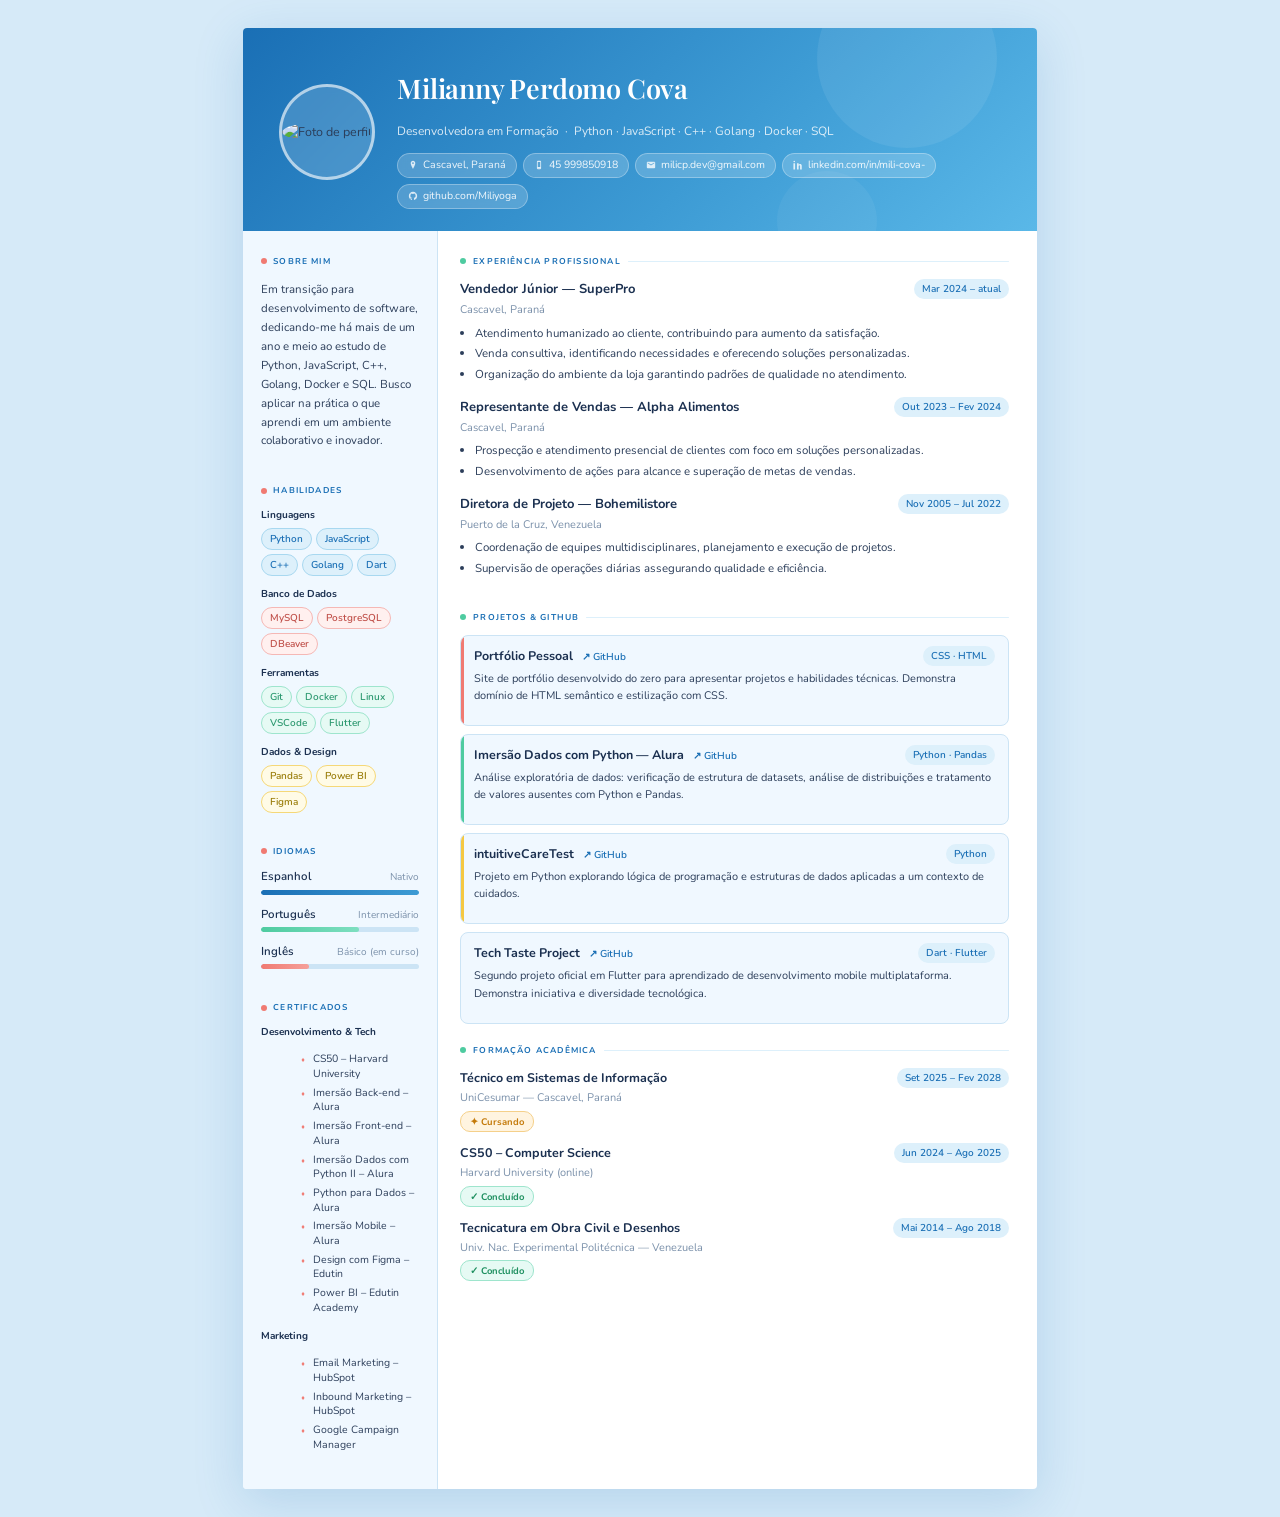
==== index.html @ 8ceb8a18 "Add files via upload" ====
<!DOCTYPE html>
<html lang="pt-BR">
<head>
  <meta charset="UTF-8"/>
  <meta name="viewport" content="width=device-width, initial-scale=1.0"/>
  <title>Currículo – Milianny Perdomo Cova</title>
  <link rel="stylesheet" href="styles.css" />
    
  <link href="https://fonts.googleapis.com/css2?family=Playfair+Display:wght@400;600&family=Nunito:wght@300;400;500;600;700&display=swap" rel="stylesheet"/>
</head>
<body>
<div class="page">

  <!-- ══════ SECCION DETOP HEADER ══════ -->
  <header class="top-header">
    <div class="photo-ring">
      <!-- SECCION DE FOTO DE PERFIL -->
      <section class="photo-section">
                <div class="photo-wrapper">
                    <img src="assets/perfil.png" alt="Foto de perfil" class="profile-photo"/>
                </div>
            </section>
    </div>
    <div class="header-info">
      <h1>Milianny Perdomo Cova</h1>
      <p class="headline">Desenvolvedora em Formação &nbsp;·&nbsp; Python · JavaScript · C++ · Golang · Docker · SQL</p>
      <div class="contact-chips">
        <span class="chip">
          <svg viewBox="0 0 24 24"><path d="M12 2C8.96 2 6.5 4.46 6.5 7.5c0 3.94 5.5 13.5 5.5 13.5s5.5-9.56 5.5-13.5C17.5 4.46 15.04 2 12 2zm0 7.5a2 2 0 1 1 0-4 2 2 0 0 1 0 4z"/></svg>
          Cascavel, Paraná
        </span>
        <span class="chip">
          <svg viewBox="0 0 24 24"><path d="M15 2H9C7.9 2 7 2.9 7 4v16c0 1.1.9 2 2 2h6c1.1 0 2-.9 2-2V4c0-1.1-.9-2-2-2zm-2 18h-2v-1h2v1zm2-3H9V5h6v12z"/></svg>
          45 999850918
        </span>
        <span class="chip">
          <svg viewBox="0 0 24 24"><path d="M20 4H4c-1.1 0-2 .9-2 2v12c0 1.1.9 2 2 2h16c1.1 0 2-.9 2-2V6c0-1.1-.9-2-2-2zm0 4-8 5-8-5V6l8 5 8-5v2z"/></svg>
          milicp.dev@gmail.com
        </span>
        <a class="chip" href="https://www.linkedin.com/in/mili-cova-/" target="_blank">
          <svg viewBox="0 0 24 24"><path d="M4.98 3.5C4.98 4.6 4.09 5.5 2.98 5.5S.98 4.6.98 3.5 1.88 1.5 2.98 1.5s2 .9 2 2zM5 8H1v15h4V8zm8.5 0H9.5v15h4v-8.5c0-2.75 3.5-3 3.5 0V23H21V13.5c0-5-5.5-4.8-7.5-2.42V8z"/></svg>
          linkedin.com/in/mili-cova-
        </a>
        <a class="chip" href="https://github.com/Miliyoga" target="_blank">
          <svg viewBox="0 0 24 24"><path d="M12 2C6.48 2 2 6.48 2 12c0 4.42 2.87 8.17 6.84 9.49.5.09.66-.22.66-.48v-1.7c-2.78.6-3.37-1.34-3.37-1.34-.45-1.16-1.1-1.47-1.1-1.47-.9-.62.07-.6.07-.6 1 .07 1.52 1.02 1.52 1.02.89 1.52 2.33 1.08 2.9.83.09-.65.35-1.08.63-1.33-2.22-.25-4.55-1.11-4.55-4.94 0-1.09.39-1.98 1.02-2.68-.1-.25-.44-1.27.1-2.64 0 0 .83-.27 2.73 1.02A9.5 9.5 0 0 1 12 6.8c.84 0 1.69.11 2.48.33 1.9-1.29 2.73-1.02 2.73-1.02.54 1.37.2 2.39.1 2.64.63.7 1.02 1.59 1.02 2.68 0 3.84-2.34 4.69-4.57 4.94.36.31.68.92.68 1.85v2.74c0 .27.16.58.67.48A10.01 10.01 0 0 0 22 12c0-5.52-4.48-10-10-10z"/></svg>
          github.com/Miliyoga
        </a>
      </div>
    </div>
  </header>

  <!-- ══════ SECCION DE BODY ══════ -->
  <div class="body-grid">

    <!-- ── SECCION DE SIDEBAR ── -->
    <aside class="sidebar">

      <!-- SECCION DE RESUMO -->
      <div class="sb-block">
        <div class="sb-title"><span class="dot"></span>Sobre mim</div>
        <p>Em transição para desenvolvimento de software, dedicando-me há mais de um ano e meio ao estudo de Python, JavaScript, C++, Golang, Docker e SQL. Busco aplicar na prática o que aprendi em um ambiente colaborativo e inovador.</p>
      </div>

      <!-- SECCION DE HABILIDADES -->
      <div class="sb-block">
        <div class="sb-title"><span class="dot"></span>Habilidades</div>
        <div class="skill-cat">
          <div class="skill-cat-name">Linguagens</div>
          <div class="tags">
            <span class="tag tag-blue">Python</span>
            <span class="tag tag-blue">JavaScript</span>
            <span class="tag tag-blue">C++</span>
            <span class="tag tag-blue">Golang</span>
            <span class="tag tag-blue">Dart</span>
          </div>
        </div>
        <div class="skill-cat">
          <div class="skill-cat-name">Banco de Dados</div>
          <div class="tags">
            <span class="tag tag-coral">MySQL</span>
            <span class="tag tag-coral">PostgreSQL</span>
            <span class="tag tag-coral">DBeaver</span>
          </div>
        </div>
        <div class="skill-cat">
          <div class="skill-cat-name">Ferramentas</div>
          <div class="tags">
            <span class="tag tag-mint">Git</span>
            <span class="tag tag-mint">Docker</span>
            <span class="tag tag-mint">Linux</span>
            <span class="tag tag-mint">VSCode</span>
            <span class="tag tag-mint">Flutter</span>
          </div>
        </div>
        <div class="skill-cat">
          <div class="skill-cat-name">Dados & Design</div>
          <div class="tags">
            <span class="tag tag-gold">Pandas</span>
            <span class="tag tag-gold">Power BI</span>
            <span class="tag tag-gold">Figma</span>
          </div>
        </div>
      </div>

      <!-- SECCION DE IDIOMAS -->  
      <div class="sb-block">
        <div class="sb-title"><span class="dot"></span>Idiomas</div>
        <div class="lang-item">
          <div class="lang-row"><span class="lang-name">Espanhol</span><span class="lang-lvl">Nativo</span></div>
          <div class="lang-bar"><div class="lang-fill fill-blue" style="width:100%"></div></div>
        </div>
        <div class="lang-item">
          <div class="lang-row"><span class="lang-name">Português</span><span class="lang-lvl">Intermediário</span></div>
          <div class="lang-bar"><div class="lang-fill fill-mint" style="width:62%"></div></div>
        </div>
        <div class="lang-item">
          <div class="lang-row"><span class="lang-name">Inglês</span><span class="lang-lvl">Básico (em curso)</span></div>
          <div class="lang-bar"><div class="lang-fill fill-coral" style="width:30%"></div></div>
        </div>
      </div>

      <!-- AQUI ESTA LA SECCION DE CERTIFICADOS-->
      <div class="sb-block">
        <div class="sb-title"><span class="dot"></span>Certificados</div>
        <div class="cert-cat">Desenvolvimento & Tech</div>
        <ul class="cert-list">
          <li>CS50 – Harvard University</li>
          <li>Imersão Back-end – Alura</li>
          <li>Imersão Front-end – Alura</li>
          <li>Imersão Dados com Python II – Alura</li>
          <li>Python para Dados – Alura</li>
          <li>Imersão Mobile – Alura</li>
          <li>Design com Figma – Edutin</li>
          <li>Power BI – Edutin Academy</li>
        </ul>
        <div class="cert-cat">Marketing</div>
        <ul class="cert-list">
          <li>Email Marketing – HubSpot</li>
          <li>Inbound Marketing – HubSpot</li>
          <li>Google Campaign Manager</li>
        </ul>
      </div>

    </aside>

    <!-- ── MAIN ── -->
    <main class="main">

      <!-- SECCION DE EXPERIÊNCIA -->
      <section>
        <div class="sec-title"><span class="dot"></span>Experiência Profissional</div>

        <div class="entry">
          <div class="entry-head">
            <div>
              <div class="entry-title">Vendedor Júnior — SuperPro</div>
              <div class="entry-sub">Cascavel, Paraná</div>
            </div>
            <span class="entry-period">Mar 2024 – atual</span>
          </div>
          <ul>
            <li>Atendimento humanizado ao cliente, contribuindo para aumento da satisfação.</li>
            <li>Venda consultiva, identificando necessidades e oferecendo soluções personalizadas.</li>
            <li>Organização do ambiente da loja garantindo padrões de qualidade no atendimento.</li>
          </ul>
        </div>

        <div class="entry">
          <div class="entry-head">
            <div>
              <div class="entry-title">Representante de Vendas — Alpha Alimentos</div>
              <div class="entry-sub">Cascavel, Paraná</div>
            </div>
            <span class="entry-period">Out 2023 – Fev 2024</span>
          </div>
          <ul>
            <li>Prospecção e atendimento presencial de clientes com foco em soluções personalizadas.</li>
            <li>Desenvolvimento de ações para alcance e superação de metas de vendas.</li>
          </ul>
        </div>

        <div class="entry">
          <div class="entry-head">
            <div>
              <div class="entry-title">Diretora de Projeto — Bohemilistore</div>
              <div class="entry-sub">Puerto de la Cruz, Venezuela</div>
            </div>
            <span class="entry-period">Nov 2005 – Jul 2022</span>
          </div>
          <ul>
            <li>Coordenação de equipes multidisciplinares, planejamento e execução de projetos.</li>
            <li>Supervisão de operações diárias assegurando qualidade e eficiência.</li>
          </ul>
        </div>
      </section>

      <!-- SECCION DE PROJETOS -->
      <section>
        <div class="sec-title"><span class="dot"></span>Projetos & GitHub</div>

        <div class="proj-card">
          <div class="proj-head">
            <div class="proj-name">
              Portfólio Pessoal
              <a class="proj-link" href="https://github.com/Miliyoga/Portafolio_Milianny" target="_blank">↗ GitHub</a>
            </div>
            <span class="proj-lang">CSS · HTML</span>
          </div>
          <p class="proj-desc">Site de portfólio desenvolvido do zero para apresentar projetos e habilidades técnicas. Demonstra domínio de HTML semântico e estilização com CSS.</p>
        </div>

        <div class="proj-card">
          <div class="proj-head">
            <div class="proj-name">
              Imersão Dados com Python — Alura
              <a class="proj-link" href="https://github.com/Miliyoga/Imers-o-Dados-com-Python-da-Alura-" target="_blank">↗ GitHub</a>
            </div>
            <span class="proj-lang">Python · Pandas</span>
          </div>
          <p class="proj-desc">Análise exploratória de dados: verificação de estrutura de datasets, análise de distribuições e tratamento de valores ausentes com Python e Pandas.</p>
        </div>

        <div class="proj-card">
          <div class="proj-head">
            <div class="proj-name">
              intuitiveCareTest
              <a class="proj-link" href="https://github.com/Miliyoga/intuitiveCareTest" target="_blank">↗ GitHub</a>
            </div>
            <span class="proj-lang">Python</span>
          </div>
          <p class="proj-desc">Projeto em Python explorando lógica de programação e estruturas de dados aplicadas a um contexto de cuidados.</p>
        </div>

        <div class="proj-card">
          <div class="proj-head">
            <div class="proj-name">
              Tech Taste Project
              <a class="proj-link" href="https://github.com/Miliyoga/Tech-Taste-Project-" target="_blank">↗ GitHub</a>
            </div>
            <span class="proj-lang">Dart · Flutter</span>
          </div>
          <p class="proj-desc">Segundo projeto oficial em Flutter para aprendizado de desenvolvimento mobile multiplataforma. Demonstra iniciativa e diversidade tecnológica.</p>
        </div>
      </section>

      <!-- SECCION DE FORMAÇÃO -->
      <section>
        <div class="sec-title"><span class="dot"></span>Formação Acadêmica</div>

        <div class="edu-entry">
          <div class="edu-head">
            <div>
              <div class="edu-title">Técnico em Sistemas de Informação</div>
              <div class="edu-inst">UniCesumar — Cascavel, Paraná</div>
              <span class="badge badge-cur">✦ Cursando</span>
            </div>
            <span class="edu-period">Set 2025 – Fev 2028</span>
          </div>
        </div>

        <div class="edu-entry">
          <div class="edu-head">
            <div>
              <div class="edu-title">CS50 – Computer Science</div>
              <div class="edu-inst">Harvard University (online)</div>
              <span class="badge badge-done">✓ Concluído</span>
            </div>
            <span class="edu-period">Jun 2024 – Ago 2025</span>
          </div>
        </div>

        <div class="edu-entry">
          <div class="edu-head">
            <div>
              <div class="edu-title">Tecnicatura em Obra Civil e Desenhos</div>
              <div class="edu-inst">Univ. Nac. Experimental Politécnica — Venezuela</div>
              <span class="badge badge-done">✓ Concluído</span>
            </div>
            <span class="edu-period">Mai 2014 – Ago 2018</span>
          </div>
        </div>

      </section>

    </main>
  </div><!-- /body-grid -->
</div><!-- /page -->
</body>
</html>
---- styles.css ----
style>
    *, *::before, *::after { box-sizing: border-box; margin: 0; padding: 0; }

    :root {
      --blue1:   #1a6fb5;
      --blue2:   #3d9bd4;
      --blue3:   #a8d8f0;
      --blue4:   #ddf0fb;
      --coral:   #f07a72;
      --mint:    #4ecba0;
      --gold:    #f5c842;
      --navy:    #1b3050;
      --text:    #2c3e5a;
      --muted:   #7a90aa;
      --border:  #cce4f5;
      --white:   #ffffff;
      --bg:      #f0f8ff;
    }

    body {
      font-family: 'Nunito', sans-serif;
      background: #d6eaf8;
      color: var(--text);
      font-size: 12.5px;
      line-height: 1.6;
      -webkit-print-color-adjust: exact;
      print-color-adjust: exact;
    }

    /* ── PAGE ── */
    .page {
      width: 210mm;
      min-height: 297mm;
      margin: 28px auto;
      background: var(--white);
      box-shadow: 0 12px 50px rgba(26,111,181,.18);
      border-radius: 4px;
      overflow: hidden;
      display: flex;
      flex-direction: column;
    }

    /* ── TOP HEADER BAND ── */
    .top-header {
      background: linear-gradient(135deg, var(--blue1) 0%, var(--blue2) 60%, #5ab8e8 100%);
      padding: 28px 36px 22px;
      display: grid;
      grid-template-columns: auto 1fr;
      gap: 22px;
      align-items: center;
      position: relative;
      overflow: hidden;
    }
    .top-header::before {
      content: '';
      position: absolute;
      width: 180px; height: 180px;
      border-radius: 50%;
      background: rgba(255,255,255,.07);
      top: -60px; right: 40px;
    }
    .top-header::after {
      content: '';
      position: absolute;
      width: 100px; height: 100px;
      border-radius: 50%;
      background: rgba(255,255,255,.05);
      bottom: -40px; right: 160px;
    }

    /* photo */
    .photo-ring {
      width: 90px; height: 90px;
      border-radius: 50%;
      border: 3px solid rgba(255,255,255,.6);
      background: rgba(255,255,255,.15);
      display: flex; align-items: center; justify-content: center;
      overflow: hidden;
      flex-shrink: 0;
      backdrop-filter: blur(4px);
    }
    .photo-ring img { width: 100%; height: 100%; object-fit: cover; border-radius: 50%; }
    .photo-initials {
      font-family: 'Playfair Display', serif;
      font-size: 28px;
      color: rgba(255,255,255,.9);
      letter-spacing: 1px;
    }

    .header-info h1 {
      font-family: 'Playfair Display', serif;
      font-size: 27px;
      font-weight: 600;
      color: var(--white);
      line-height: 1.1;
      letter-spacing: -.2px;
    }
    .header-info .headline {
      margin-top: 5px;
      font-size: 12px;
      color: rgba(255,255,255,.82);
      font-weight: 400;
    }
    .contact-chips {
      margin-top: 10px;
      display: flex;
      flex-wrap: wrap;
      gap: 6px;
    }
    .chip {
      display: inline-flex;
      align-items: center;
      gap: 5px;
      background: rgba(255,255,255,.18);
      border: 1px solid rgba(255,255,255,.3);
      border-radius: 20px;
      padding: 3px 10px;
      font-size: 10.5px;
      color: rgba(255,255,255,.92);
      text-decoration: none;
      backdrop-filter: blur(4px);
      transition: background .2s;
    }
    .chip:hover { background: rgba(255,255,255,.28); }
    .chip svg { width: 10px; height: 10px; fill: rgba(255,255,255,.8); flex-shrink: 0; }

    /* ── BODY GRID ── */
    .body-grid {
      flex: 1;
      display: grid;
      grid-template-columns: 195px 1fr;
    }

    /* ── SIDEBAR ── */
    .sidebar {
      background: var(--bg);
      border-right: 1px solid var(--border);
      padding: 24px 18px;
      display: flex;
      flex-direction: column;
      gap: 22px;
    }

    .sb-title {
      font-size: 8.5px;
      font-weight: 700;
      letter-spacing: .14em;
      text-transform: uppercase;
      color: var(--blue1);
      margin-bottom: 9px;
      display: flex;
      align-items: center;
      gap: 6px;
    }
    .sb-title .dot {
      width: 6px; height: 6px;
      border-radius: 50%;
      background: var(--coral);
      flex-shrink: 0;
    }

    /* summary */
    .sb-block p { font-size: 11.5px; color: var(--text); line-height: 1.65; }

    /* skills */
    .skill-cat { margin-bottom: 10px; }
    .skill-cat-name {
      font-size: 10px; font-weight: 700;
      color: var(--navy); margin-bottom: 5px;
    }
    .tags { display: flex; flex-wrap: wrap; gap: 4px; }
    .tag {
      font-size: 10px;
      padding: 2px 8px;
      border-radius: 12px;
      font-weight: 600;
      border: 1.5px solid;
    }
    .tag-blue   { background: var(--blue4); color: var(--blue1); border-color: var(--blue3); }
    .tag-coral  { background: #fff0ef; color: #c0504a; border-color: #f5b8b5; }
    .tag-mint   { background: #e6faf4; color: #2d9970; border-color: #9ee5cd; }
    .tag-gold   { background: #fffbe6; color: #9a7d0a; border-color: #f5d878; }

    /* languages */
    .lang-item { margin-bottom: 10px; }
    .lang-row { display: flex; justify-content: space-between; align-items: baseline; }
    .lang-name { font-size: 11.5px; font-weight: 600; color: var(--navy); }
    .lang-lvl  { font-size: 10px; color: var(--muted); }
    .lang-bar  { height: 5px; background: var(--border); border-radius: 3px; margin-top: 4px; overflow: hidden; }
    .lang-fill { height: 100%; border-radius: 3px; }
    .fill-blue  { background: linear-gradient(90deg, var(--blue1), var(--blue2)); }
    .fill-coral { background: linear-gradient(90deg, var(--coral), #f5a09a); }
    .fill-mint  { background: linear-gradient(90deg, var(--mint), #7edfc0); }

    /* certs sidebar */
    .cert-list { list-style: none; display: flex; flex-direction: column; gap: 4px; }
    .cert-list li {
      font-size: 10.5px; color: var(--text);
      padding-left: 12px; position: relative; line-height: 1.4;
    }
    .cert-list li::before {
      content: '♦';
      position: absolute; left: 0;
      color: var(--coral); font-size: 7px;
      top: 3px;
    }
    .cert-cat { font-size: 10px; font-weight: 700; color: var(--navy); margin: 8px 0 4px; }
    .cert-cat:first-child { margin-top: 0; }

    /* ── MAIN ── */
    .main {
      padding: 24px 28px 24px 22px;
      display: flex;
      flex-direction: column;
      gap: 20px;
    }

    /* section title */
    .sec-title {
      font-size: 8.5px;
      font-weight: 700;
      letter-spacing: .14em;
      text-transform: uppercase;
      color: var(--blue1);
      margin-bottom: 11px;
      display: flex;
      align-items: center;
      gap: 7px;
    }
    .sec-title .dot { width: 6px; height: 6px; border-radius: 50%; background: var(--mint); flex-shrink: 0; }
    .sec-title::after { content: ''; flex: 1; height: 1.5px; background: var(--blue4); border-radius: 1px; }

    /* entry */
    .entry { margin-bottom: 13px; }
    .entry:last-child { margin-bottom: 0; }
    .entry-head { display: flex; justify-content: space-between; align-items: flex-start; gap: 8px; }
    .entry-title { font-size: 13px; font-weight: 700; color: var(--navy); }
    .entry-sub   { font-size: 11px; color: var(--muted); margin-top: 1px; }
    .entry-period {
      font-size: 10px; color: var(--blue1);
      background: var(--blue4);
      padding: 2px 8px; border-radius: 10px;
      white-space: nowrap; flex-shrink: 0; font-weight: 600;
    }
    .entry ul { margin-top: 6px; padding-left: 15px; }
    .entry ul li { font-size: 11.5px; color: var(--text); margin-bottom: 3px; line-height: 1.55; }

    /* project card */
    .proj-card {
      border: 1.5px solid var(--border);
      border-radius: 8px;
      padding: 10px 13px;
      margin-bottom: 8px;
      background: var(--bg);
      position: relative;
      overflow: hidden;
    }
    .proj-card::before {
      content: '';
      position: absolute;
      left: 0; top: 0; bottom: 0;
      width: 3px;
      border-radius: 8px 0 0 8px;
    }
    .proj-card:nth-child(1)::before { background: var(--blue2); }
    .proj-card:nth-child(2)::before { background: var(--coral); }
    .proj-card:nth-child(3)::before { background: var(--mint); }
    .proj-card:nth-child(4)::before { background: var(--gold); }
    .proj-card:last-child { margin-bottom: 0; }
    .proj-head { display: flex; justify-content: space-between; align-items: flex-start; gap: 8px; }
    .proj-name { font-size: 12.5px; font-weight: 700; color: var(--navy); }
    .proj-link { color: var(--blue1); text-decoration: none; font-size: 10px; font-weight: 600; margin-left: 6px; }
    .proj-link:hover { text-decoration: underline; }
    .proj-lang {
      font-size: 10px; color: var(--blue1);
      background: var(--blue4); padding: 2px 8px;
      border-radius: 10px; flex-shrink: 0; font-weight: 600;
    }
    .proj-desc { font-size: 11px; color: var(--text); margin-top: 4px; line-height: 1.55; }

    /* education */
    .edu-entry { margin-bottom: 11px; }
    .edu-entry:last-child { margin-bottom: 0; }
    .edu-head { display: flex; justify-content: space-between; align-items: flex-start; gap: 8px; }
    .edu-title { font-size: 12.5px; font-weight: 700; color: var(--navy); }
    .edu-inst  { font-size: 11px; color: var(--muted); margin-top: 1px; }
    .edu-period { font-size: 10px; color: var(--blue1); background: var(--blue4); padding: 2px 8px; border-radius: 10px; white-space: nowrap; flex-shrink: 0; font-weight: 600; }
    .badge {
      display: inline-block; font-size: 9.5px; font-weight: 700;
      padding: 2px 9px; border-radius: 10px; margin-top: 4px;
    }
    .badge-cur  { background: #fff4e0; color: #c47a0a; border: 1px solid #f5d08a; }
    .badge-done { background: #e6faf4; color: #1f9060; border: 1px solid #9ee5cd; }

    @media print {
      body { background: white; }
      .page { margin: 0; box-shadow: none; width: 100%; }
    }
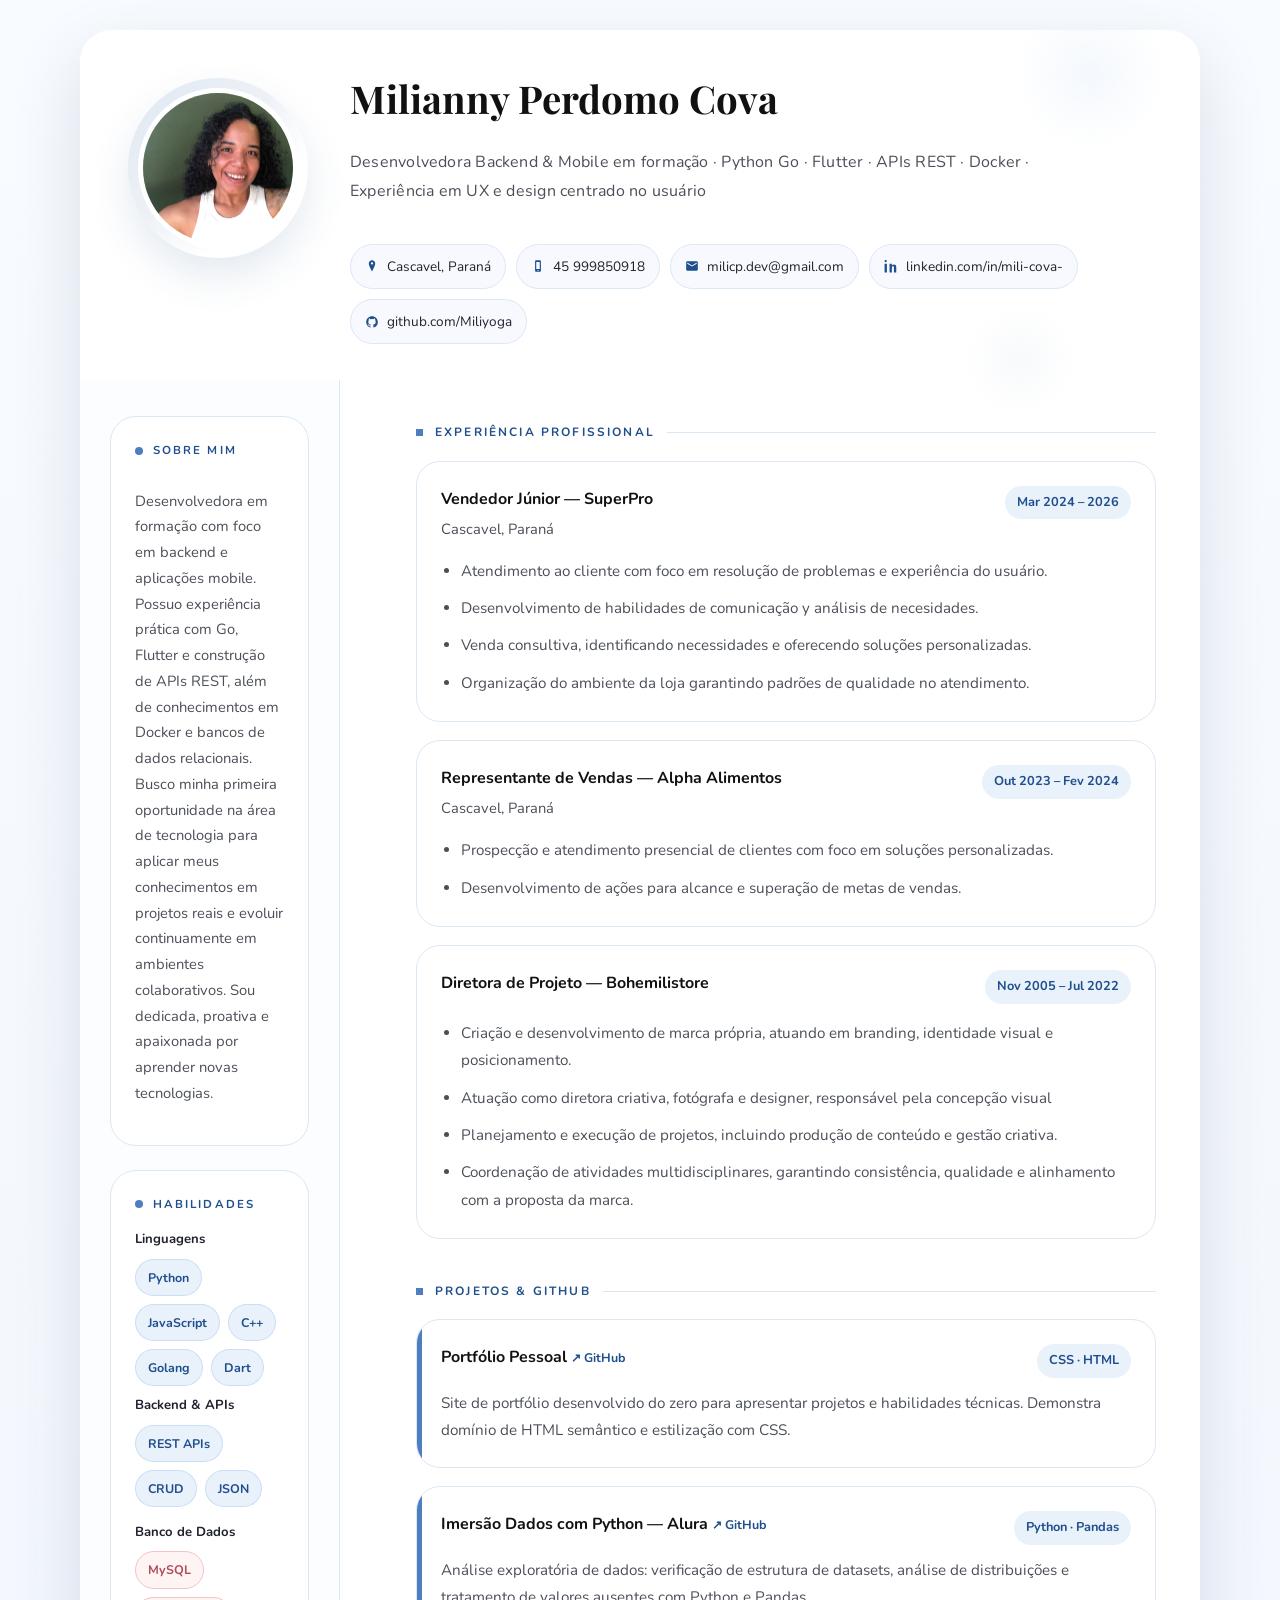
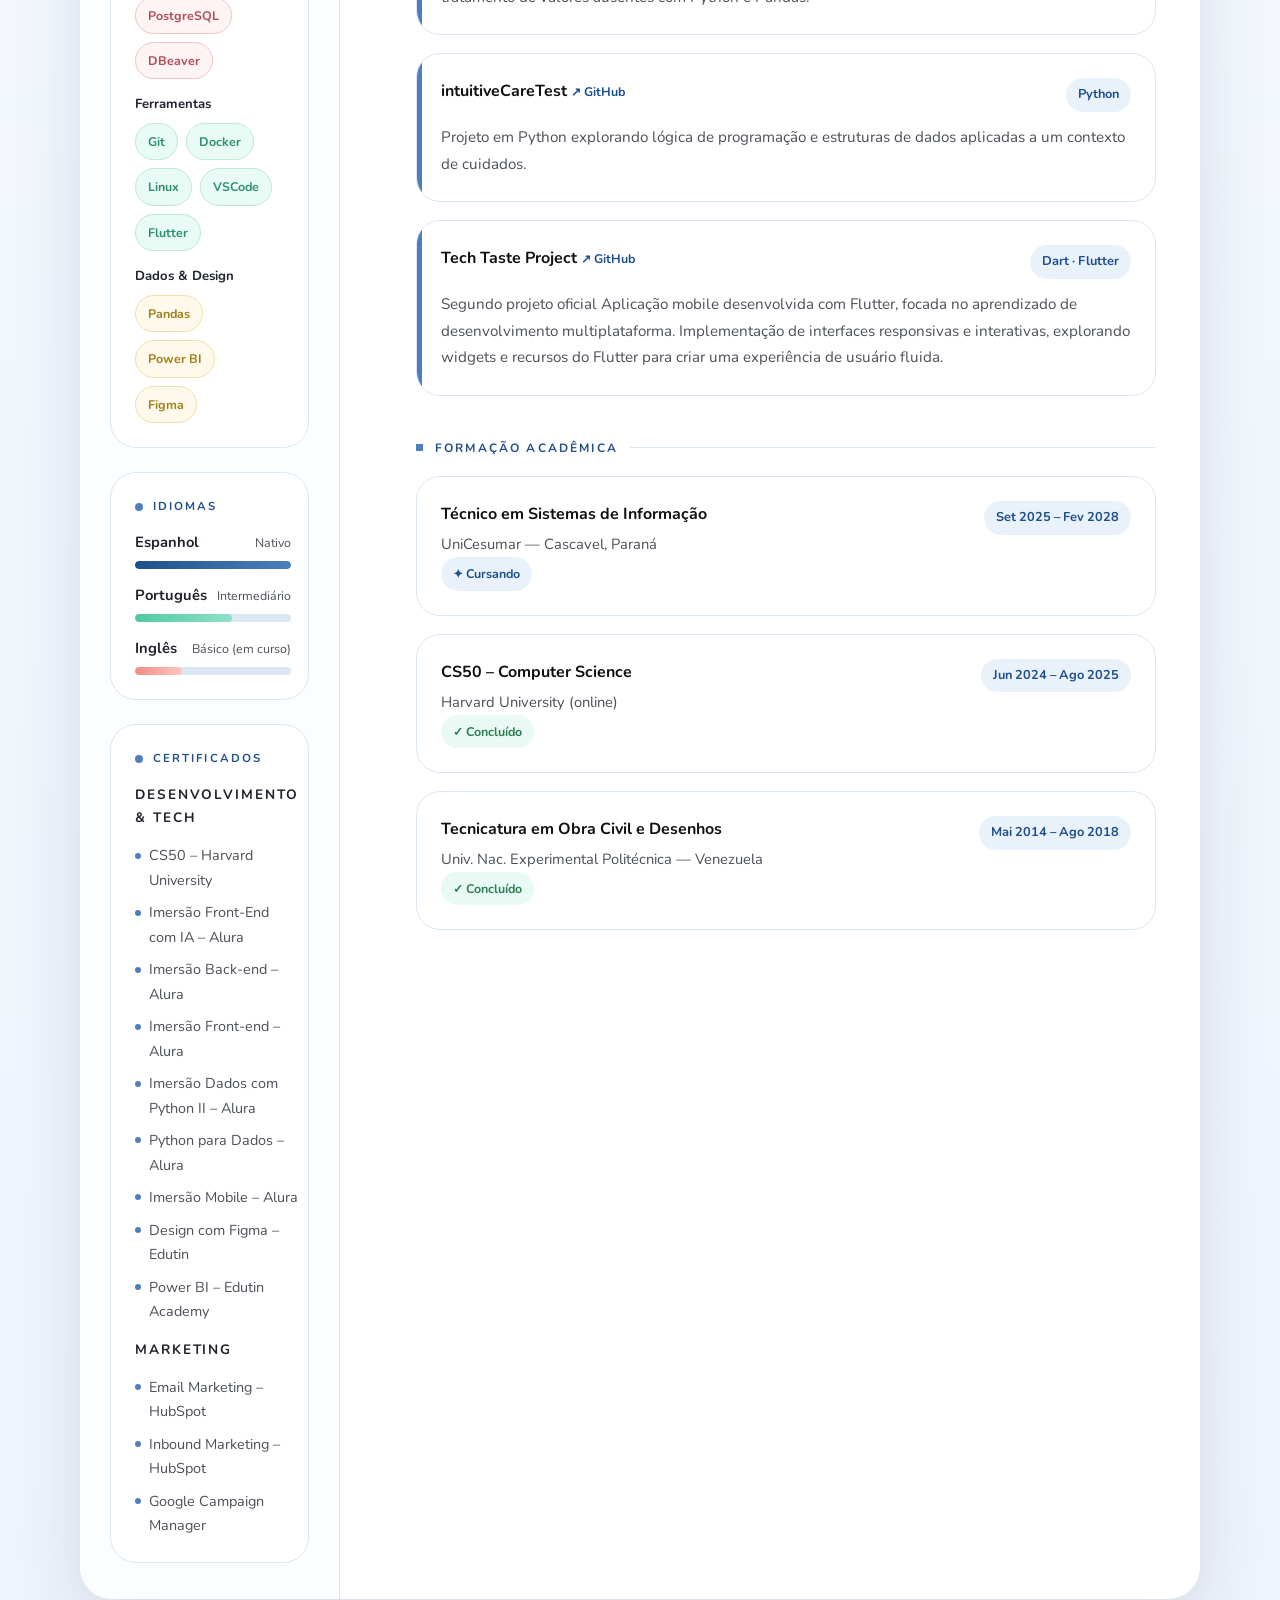
==== commit 30c9dd95: "feat: CV en HTML y CSS" ====
--- a/index.html
+++ b/index.html
@@ -1,289 +1,308 @@
-<!DOCTYPE html>
-<html lang="pt-BR">
-<head>
-  <meta charset="UTF-8"/>
-  <meta name="viewport" content="width=device-width, initial-scale=1.0"/>
-  <title>Currículo – Milianny Perdomo Cova</title>
-  <link rel="stylesheet" href="styles.css" />
-    
-  <link href="https://fonts.googleapis.com/css2?family=Playfair+Display:wght@400;600&family=Nunito:wght@300;400;500;600;700&display=swap" rel="stylesheet"/>
-</head>
-<body>
-<div class="page">
-
-  <!-- ══════ SECCION DETOP HEADER ══════ -->
-  <header class="top-header">
-    <div class="photo-ring">
-      <!-- SECCION DE FOTO DE PERFIL -->
-      <section class="photo-section">
-                <div class="photo-wrapper">
-                    <img src="assets/perfil.png" alt="Foto de perfil" class="profile-photo"/>
-                </div>
-            </section>
-    </div>
-    <div class="header-info">
-      <h1>Milianny Perdomo Cova</h1>
-      <p class="headline">Desenvolvedora em Formação &nbsp;·&nbsp; Python · JavaScript · C++ · Golang · Docker · SQL</p>
-      <div class="contact-chips">
-        <span class="chip">
-          <svg viewBox="0 0 24 24"><path d="M12 2C8.96 2 6.5 4.46 6.5 7.5c0 3.94 5.5 13.5 5.5 13.5s5.5-9.56 5.5-13.5C17.5 4.46 15.04 2 12 2zm0 7.5a2 2 0 1 1 0-4 2 2 0 0 1 0 4z"/></svg>
-          Cascavel, Paraná
-        </span>
-        <span class="chip">
-          <svg viewBox="0 0 24 24"><path d="M15 2H9C7.9 2 7 2.9 7 4v16c0 1.1.9 2 2 2h6c1.1 0 2-.9 2-2V4c0-1.1-.9-2-2-2zm-2 18h-2v-1h2v1zm2-3H9V5h6v12z"/></svg>
-          45 999850918
-        </span>
-        <span class="chip">
-          <svg viewBox="0 0 24 24"><path d="M20 4H4c-1.1 0-2 .9-2 2v12c0 1.1.9 2 2 2h16c1.1 0 2-.9 2-2V6c0-1.1-.9-2-2-2zm0 4-8 5-8-5V6l8 5 8-5v2z"/></svg>
-          milicp.dev@gmail.com
-        </span>
-        <a class="chip" href="https://www.linkedin.com/in/mili-cova-/" target="_blank">
-          <svg viewBox="0 0 24 24"><path d="M4.98 3.5C4.98 4.6 4.09 5.5 2.98 5.5S.98 4.6.98 3.5 1.88 1.5 2.98 1.5s2 .9 2 2zM5 8H1v15h4V8zm8.5 0H9.5v15h4v-8.5c0-2.75 3.5-3 3.5 0V23H21V13.5c0-5-5.5-4.8-7.5-2.42V8z"/></svg>
-          linkedin.com/in/mili-cova-
-        </a>
-        <a class="chip" href="https://github.com/Miliyoga" target="_blank">
-          <svg viewBox="0 0 24 24"><path d="M12 2C6.48 2 2 6.48 2 12c0 4.42 2.87 8.17 6.84 9.49.5.09.66-.22.66-.48v-1.7c-2.78.6-3.37-1.34-3.37-1.34-.45-1.16-1.1-1.47-1.1-1.47-.9-.62.07-.6.07-.6 1 .07 1.52 1.02 1.52 1.02.89 1.52 2.33 1.08 2.9.83.09-.65.35-1.08.63-1.33-2.22-.25-4.55-1.11-4.55-4.94 0-1.09.39-1.98 1.02-2.68-.1-.25-.44-1.27.1-2.64 0 0 .83-.27 2.73 1.02A9.5 9.5 0 0 1 12 6.8c.84 0 1.69.11 2.48.33 1.9-1.29 2.73-1.02 2.73-1.02.54 1.37.2 2.39.1 2.64.63.7 1.02 1.59 1.02 2.68 0 3.84-2.34 4.69-4.57 4.94.36.31.68.92.68 1.85v2.74c0 .27.16.58.67.48A10.01 10.01 0 0 0 22 12c0-5.52-4.48-10-10-10z"/></svg>
-          github.com/Miliyoga
-        </a>
-      </div>
-    </div>
-  </header>
-
-  <!-- ══════ SECCION DE BODY ══════ -->
-  <div class="body-grid">
-
-    <!-- ── SECCION DE SIDEBAR ── -->
-    <aside class="sidebar">
-
-      <!-- SECCION DE RESUMO -->
-      <div class="sb-block">
-        <div class="sb-title"><span class="dot"></span>Sobre mim</div>
-        <p>Em transição para desenvolvimento de software, dedicando-me há mais de um ano e meio ao estudo de Python, JavaScript, C++, Golang, Docker e SQL. Busco aplicar na prática o que aprendi em um ambiente colaborativo e inovador.</p>
-      </div>
-
-      <!-- SECCION DE HABILIDADES -->
-      <div class="sb-block">
-        <div class="sb-title"><span class="dot"></span>Habilidades</div>
-        <div class="skill-cat">
-          <div class="skill-cat-name">Linguagens</div>
-          <div class="tags">
-            <span class="tag tag-blue">Python</span>
-            <span class="tag tag-blue">JavaScript</span>
-            <span class="tag tag-blue">C++</span>
-            <span class="tag tag-blue">Golang</span>
-            <span class="tag tag-blue">Dart</span>
-          </div>
-        </div>
-        <div class="skill-cat">
-          <div class="skill-cat-name">Banco de Dados</div>
-          <div class="tags">
-            <span class="tag tag-coral">MySQL</span>
-            <span class="tag tag-coral">PostgreSQL</span>
-            <span class="tag tag-coral">DBeaver</span>
-          </div>
-        </div>
-        <div class="skill-cat">
-          <div class="skill-cat-name">Ferramentas</div>
-          <div class="tags">
-            <span class="tag tag-mint">Git</span>
-            <span class="tag tag-mint">Docker</span>
-            <span class="tag tag-mint">Linux</span>
-            <span class="tag tag-mint">VSCode</span>
-            <span class="tag tag-mint">Flutter</span>
-          </div>
-        </div>
-        <div class="skill-cat">
-          <div class="skill-cat-name">Dados & Design</div>
-          <div class="tags">
-            <span class="tag tag-gold">Pandas</span>
-            <span class="tag tag-gold">Power BI</span>
-            <span class="tag tag-gold">Figma</span>
-          </div>
-        </div>
-      </div>
-
-      <!-- SECCION DE IDIOMAS -->  
-      <div class="sb-block">
-        <div class="sb-title"><span class="dot"></span>Idiomas</div>
-        <div class="lang-item">
-          <div class="lang-row"><span class="lang-name">Espanhol</span><span class="lang-lvl">Nativo</span></div>
-          <div class="lang-bar"><div class="lang-fill fill-blue" style="width:100%"></div></div>
-        </div>
-        <div class="lang-item">
-          <div class="lang-row"><span class="lang-name">Português</span><span class="lang-lvl">Intermediário</span></div>
-          <div class="lang-bar"><div class="lang-fill fill-mint" style="width:62%"></div></div>
-        </div>
-        <div class="lang-item">
-          <div class="lang-row"><span class="lang-name">Inglês</span><span class="lang-lvl">Básico (em curso)</span></div>
-          <div class="lang-bar"><div class="lang-fill fill-coral" style="width:30%"></div></div>
-        </div>
-      </div>
-
-      <!-- AQUI ESTA LA SECCION DE CERTIFICADOS-->
-      <div class="sb-block">
-        <div class="sb-title"><span class="dot"></span>Certificados</div>
-        <div class="cert-cat">Desenvolvimento & Tech</div>
-        <ul class="cert-list">
-          <li>CS50 – Harvard University</li>
-          <li>Imersão Back-end – Alura</li>
-          <li>Imersão Front-end – Alura</li>
-          <li>Imersão Dados com Python II – Alura</li>
-          <li>Python para Dados – Alura</li>
-          <li>Imersão Mobile – Alura</li>
-          <li>Design com Figma – Edutin</li>
-          <li>Power BI – Edutin Academy</li>
-        </ul>
-        <div class="cert-cat">Marketing</div>
-        <ul class="cert-list">
-          <li>Email Marketing – HubSpot</li>
-          <li>Inbound Marketing – HubSpot</li>
-          <li>Google Campaign Manager</li>
-        </ul>
-      </div>
-
-    </aside>
-
-    <!-- ── MAIN ── -->
-    <main class="main">
-
-      <!-- SECCION DE EXPERIÊNCIA -->
-      <section>
-        <div class="sec-title"><span class="dot"></span>Experiência Profissional</div>
-
-        <div class="entry">
-          <div class="entry-head">
-            <div>
-              <div class="entry-title">Vendedor Júnior — SuperPro</div>
-              <div class="entry-sub">Cascavel, Paraná</div>
-            </div>
-            <span class="entry-period">Mar 2024 – atual</span>
-          </div>
-          <ul>
-            <li>Atendimento humanizado ao cliente, contribuindo para aumento da satisfação.</li>
-            <li>Venda consultiva, identificando necessidades e oferecendo soluções personalizadas.</li>
-            <li>Organização do ambiente da loja garantindo padrões de qualidade no atendimento.</li>
-          </ul>
-        </div>
-
-        <div class="entry">
-          <div class="entry-head">
-            <div>
-              <div class="entry-title">Representante de Vendas — Alpha Alimentos</div>
-              <div class="entry-sub">Cascavel, Paraná</div>
-            </div>
-            <span class="entry-period">Out 2023 – Fev 2024</span>
-          </div>
-          <ul>
-            <li>Prospecção e atendimento presencial de clientes com foco em soluções personalizadas.</li>
-            <li>Desenvolvimento de ações para alcance e superação de metas de vendas.</li>
-          </ul>
-        </div>
-
-        <div class="entry">
-          <div class="entry-head">
-            <div>
-              <div class="entry-title">Diretora de Projeto — Bohemilistore</div>
-              <div class="entry-sub">Puerto de la Cruz, Venezuela</div>
-            </div>
-            <span class="entry-period">Nov 2005 – Jul 2022</span>
-          </div>
-          <ul>
-            <li>Coordenação de equipes multidisciplinares, planejamento e execução de projetos.</li>
-            <li>Supervisão de operações diárias assegurando qualidade e eficiência.</li>
-          </ul>
-        </div>
-      </section>
-
-      <!-- SECCION DE PROJETOS -->
-      <section>
-        <div class="sec-title"><span class="dot"></span>Projetos & GitHub</div>
-
-        <div class="proj-card">
-          <div class="proj-head">
-            <div class="proj-name">
-              Portfólio Pessoal
-              <a class="proj-link" href="https://github.com/Miliyoga/Portafolio_Milianny" target="_blank">↗ GitHub</a>
-            </div>
-            <span class="proj-lang">CSS · HTML</span>
-          </div>
-          <p class="proj-desc">Site de portfólio desenvolvido do zero para apresentar projetos e habilidades técnicas. Demonstra domínio de HTML semântico e estilização com CSS.</p>
-        </div>
-
-        <div class="proj-card">
-          <div class="proj-head">
-            <div class="proj-name">
-              Imersão Dados com Python — Alura
-              <a class="proj-link" href="https://github.com/Miliyoga/Imers-o-Dados-com-Python-da-Alura-" target="_blank">↗ GitHub</a>
-            </div>
-            <span class="proj-lang">Python · Pandas</span>
-          </div>
-          <p class="proj-desc">Análise exploratória de dados: verificação de estrutura de datasets, análise de distribuições e tratamento de valores ausentes com Python e Pandas.</p>
-        </div>
-
-        <div class="proj-card">
-          <div class="proj-head">
-            <div class="proj-name">
-              intuitiveCareTest
-              <a class="proj-link" href="https://github.com/Miliyoga/intuitiveCareTest" target="_blank">↗ GitHub</a>
-            </div>
-            <span class="proj-lang">Python</span>
-          </div>
-          <p class="proj-desc">Projeto em Python explorando lógica de programação e estruturas de dados aplicadas a um contexto de cuidados.</p>
-        </div>
-
-        <div class="proj-card">
-          <div class="proj-head">
-            <div class="proj-name">
-              Tech Taste Project
-              <a class="proj-link" href="https://github.com/Miliyoga/Tech-Taste-Project-" target="_blank">↗ GitHub</a>
-            </div>
-            <span class="proj-lang">Dart · Flutter</span>
-          </div>
-          <p class="proj-desc">Segundo projeto oficial em Flutter para aprendizado de desenvolvimento mobile multiplataforma. Demonstra iniciativa e diversidade tecnológica.</p>
-        </div>
-      </section>
-
-      <!-- SECCION DE FORMAÇÃO -->
-      <section>
-        <div class="sec-title"><span class="dot"></span>Formação Acadêmica</div>
-
-        <div class="edu-entry">
-          <div class="edu-head">
-            <div>
-              <div class="edu-title">Técnico em Sistemas de Informação</div>
-              <div class="edu-inst">UniCesumar — Cascavel, Paraná</div>
-              <span class="badge badge-cur">✦ Cursando</span>
-            </div>
-            <span class="edu-period">Set 2025 – Fev 2028</span>
-          </div>
-        </div>
-
-        <div class="edu-entry">
-          <div class="edu-head">
-            <div>
-              <div class="edu-title">CS50 – Computer Science</div>
-              <div class="edu-inst">Harvard University (online)</div>
-              <span class="badge badge-done">✓ Concluído</span>
-            </div>
-            <span class="edu-period">Jun 2024 – Ago 2025</span>
-          </div>
-        </div>
-
-        <div class="edu-entry">
-          <div class="edu-head">
-            <div>
-              <div class="edu-title">Tecnicatura em Obra Civil e Desenhos</div>
-              <div class="edu-inst">Univ. Nac. Experimental Politécnica — Venezuela</div>
-              <span class="badge badge-done">✓ Concluído</span>
-            </div>
-            <span class="edu-period">Mai 2014 – Ago 2018</span>
-          </div>
-        </div>
-
-      </section>
-
-    </main>
-  </div><!-- /body-grid -->
-</div><!-- /page -->
-</body>
-</html>
+<!DOCTYPE html>
+<html lang="pt-BR">
+<head>
+  <meta charset="UTF-8"/>
+  <meta name="viewport" content="width=device-width, initial-scale=1.0"/>
+  <title>Currículo – Milianny Perdomo Cova</title>
+  <link rel="stylesheet" href="styles.css" />
+    
+  <link href="https://fonts.googleapis.com/css2?family=Playfair+Display:wght@400;600&family=Nunito:wght@300;400;500;600;700&display=swap" rel="stylesheet"/>
+</head>
+<body>
+<div class="page">
+
+  <!-- ══════ SECCION DETOP HEADER ══════ -->
+  <header class="top-header">
+    <div class="photo-ring">
+      <!-- SECCION DE FOTO DE PERFIL -->
+      <section class="photo-section">
+                <div class="photo-wrapper">
+                    <img src="assets/fotodeperfil.jpeg " alt="Foto de perfil" class="profile-photo"/>
+                </div>
+            </section>
+    </div>
+    <div class="header-info">
+      <h1>Milianny Perdomo Cova</h1>
+      <p class="headline">Desenvolvedora Backend & Mobile em formação · Python Go · Flutter · APIs REST · Docker · Experiência em UX e design centrado no usuário</p>
+      <div class="contact-chips">
+        <span class="chip">
+          <svg viewBox="0 0 24 24"><path d="M12 2C8.96 2 6.5 4.46 6.5 7.5c0 3.94 5.5 13.5 5.5 13.5s5.5-9.56 5.5-13.5C17.5 4.46 15.04 2 12 2zm0 7.5a2 2 0 1 1 0-4 2 2 0 0 1 0 4z"/></svg>
+          Cascavel, Paraná
+        </span>
+        <span class="chip">
+          <svg viewBox="0 0 24 24"><path d="M15 2H9C7.9 2 7 2.9 7 4v16c0 1.1.9 2 2 2h6c1.1 0 2-.9 2-2V4c0-1.1-.9-2-2-2zm-2 18h-2v-1h2v1zm2-3H9V5h6v12z"/></svg>
+          45 999850918
+        </span>
+        <span class="chip">
+          <svg viewBox="0 0 24 24"><path d="M20 4H4c-1.1 0-2 .9-2 2v12c0 1.1.9 2 2 2h16c1.1 0 2-.9 2-2V6c0-1.1-.9-2-2-2zm0 4-8 5-8-5V6l8 5 8-5v2z"/></svg>
+          milicp.dev@gmail.com
+        </span>
+        <a class="chip" href="https://www.linkedin.com/in/mili-cova-/" target="_blank">
+          <svg viewBox="0 0 24 24"><path d="M4.98 3.5C4.98 4.6 4.09 5.5 2.98 5.5S.98 4.6.98 3.5 1.88 1.5 2.98 1.5s2 .9 2 2zM5 8H1v15h4V8zm8.5 0H9.5v15h4v-8.5c0-2.75 3.5-3 3.5 0V23H21V13.5c0-5-5.5-4.8-7.5-2.42V8z"/></svg>
+          linkedin.com/in/mili-cova-
+        </a>
+        <a class="chip" href="https://github.com/Miliyoga" target="_blank">
+          <svg viewBox="0 0 24 24"><path d="M12 2C6.48 2 2 6.48 2 12c0 4.42 2.87 8.17 6.84 9.49.5.09.66-.22.66-.48v-1.7c-2.78.6-3.37-1.34-3.37-1.34-.45-1.16-1.1-1.47-1.1-1.47-.9-.62.07-.6.07-.6 1 .07 1.52 1.02 1.52 1.02.89 1.52 2.33 1.08 2.9.83.09-.65.35-1.08.63-1.33-2.22-.25-4.55-1.11-4.55-4.94 0-1.09.39-1.98 1.02-2.68-.1-.25-.44-1.27.1-2.64 0 0 .83-.27 2.73 1.02A9.5 9.5 0 0 1 12 6.8c.84 0 1.69.11 2.48.33 1.9-1.29 2.73-1.02 2.73-1.02.54 1.37.2 2.39.1 2.64.63.7 1.02 1.59 1.02 2.68 0 3.84-2.34 4.69-4.57 4.94.36.31.68.92.68 1.85v2.74c0 .27.16.58.67.48A10.01 10.01 0 0 0 22 12c0-5.52-4.48-10-10-10z"/></svg>
+          github.com/Miliyoga
+        </a>
+      </div>
+    </div>
+  </header>
+
+  <!-- ══════ SECCION DE BODY ══════ -->
+  <div class="body-grid">
+
+    <!-- ── SECCION DE SIDEBAR ── -->
+    <aside class="sidebar">
+
+      <!-- SECCION DE RESUMO -->
+      <div class="sb-block">
+        <div class="sb-title"><span class="dot"></span>Sobre mim</div>
+        <p><p>
+Desenvolvedora em formação com foco em backend e aplicações mobile. 
+Possuo experiência prática com Go, Flutter e construção de APIs REST, 
+além de conhecimentos em Docker e bancos de dados relacionais. 
+Busco minha primeira oportunidade na área de tecnologia para aplicar 
+meus conhecimentos em projetos reais e evoluir continuamente em ambientes colaborativos. Sou dedicada, proativa e apaixonada por aprender novas tecnologias.
+</p></p>
+      </div>
+
+      <!-- SECCION DE HABILIDADES -->
+      <div class="sb-block">
+        <div class="sb-title"><span class="dot"></span>Habilidades</div>
+        <div class="skill-cat">
+          <div class="skill-cat-name">Linguagens</div>
+          <div class="tags">
+            <span class="tag tag-blue">Python</span>
+            <span class="tag tag-blue">JavaScript</span>
+            <span class="tag tag-blue">C++</span>
+            <span class="tag tag-blue">Golang</span>
+            <span class="tag tag-blue">Dart</span>
+          </div>
+          <div class="skill-cat">
+  <div class="skill-cat-name">Backend & APIs</div>
+  <div class="tags">
+    <span class="tag tag-blue">REST APIs</span>
+    <span class="tag tag-blue">CRUD</span>
+    <span class="tag tag-blue">JSON</span>
+  </div>
+</div>
+        </div>
+        <div class="skill-cat">
+          <div class="skill-cat-name">Banco de Dados</div>
+          <div class="tags">
+            <span class="tag tag-coral">MySQL</span>
+            <span class="tag tag-coral">PostgreSQL</span>
+            <span class="tag tag-coral">DBeaver</span>
+          </div>
+        </div>
+        <div class="skill-cat">
+          <div class="skill-cat-name">Ferramentas</div>
+          <div class="tags">
+            <span class="tag tag-mint">Git</span>
+            <span class="tag tag-mint">Docker</span>
+            <span class="tag tag-mint">Linux</span>
+            <span class="tag tag-mint">VSCode</span>
+            <span class="tag tag-mint">Flutter</span>
+          </div>
+        </div>
+        <div class="skill-cat">
+          <div class="skill-cat-name">Dados & Design</div>
+          <div class="tags">
+            <span class="tag tag-gold">Pandas</span>
+            <span class="tag tag-gold">Power BI</span>
+            <span class="tag tag-gold">Figma</span>
+          </div>
+        </div>
+      </div>
+
+      <!-- SECCION DE IDIOMAS -->  
+      <div class="sb-block">
+        <div class="sb-title"><span class="dot"></span>Idiomas</div>
+        <div class="lang-item">
+          <div class="lang-row"><span class="lang-name">Espanhol</span><span class="lang-lvl">Nativo</span></div>
+          <div class="lang-bar"><div class="lang-fill fill-blue" style="width:100%"></div></div>
+        </div>
+        <div class="lang-item">
+          <div class="lang-row"><span class="lang-name">Português</span><span class="lang-lvl">Intermediário</span></div>
+          <div class="lang-bar"><div class="lang-fill fill-mint" style="width:62%"></div></div>
+        </div>
+        <div class="lang-item">
+          <div class="lang-row"><span class="lang-name">Inglês</span><span class="lang-lvl">Básico (em curso)</span></div>
+          <div class="lang-bar"><div class="lang-fill fill-coral" style="width:30%"></div></div>
+        </div>
+      </div>
+
+      <!-- AQUI ESTA LA SECCION DE CERTIFICADOS-->
+      <div class="sb-block">
+        <div class="sb-title"><span class="dot"></span>Certificados</div>
+        <div class="cert-cat">Desenvolvimento & Tech</div>
+        <ul class="cert-list">
+          <li>CS50 – Harvard University</li>
+          <li>Imersão Front-End com IA – Alura</li>
+          <li>Imersão Back-end – Alura</li>
+          <li>Imersão Front-end – Alura</li>
+          <li>Imersão Dados com Python II – Alura</li>
+          <li>Python para Dados – Alura</li>
+          <li>Imersão Mobile – Alura</li>
+          <li>Design com Figma – Edutin</li>
+          <li>Power BI – Edutin Academy</li>
+        </ul>
+        <div class="cert-cat">Marketing</div>
+        <ul class="cert-list">
+          <li>Email Marketing – HubSpot</li>
+          <li>Inbound Marketing – HubSpot</li>
+          <li>Google Campaign Manager</li>
+        </ul>
+      </div>
+
+    </aside>
+
+    <!-- ── MAIN ── -->
+    <main class="main">
+
+      <!-- SECCION DE EXPERIÊNCIA -->
+      <section>
+        <div class="sec-title"><span class="dot"></span>Experiência Profissional</div>
+
+        <div class="entry">
+          <div class="entry-head">
+            <div>
+              <div class="entry-title">Vendedor Júnior — SuperPro</div>
+              <div class="entry-sub">Cascavel, Paraná</div>
+            </div>
+            <span class="entry-period">Mar 2024 – 2026</span>
+          </div>
+          <ul>
+            <li>Atendimento ao cliente com foco em resolução de problemas e experiência do usuário.</li>
+            <li>Desenvolvimento de habilidades de comunicação y análisis de necesidades.</li>
+            <li>Venda consultiva, identificando necessidades e oferecendo soluções personalizadas.</li>
+            <li>Organização do ambiente da loja garantindo padrões de qualidade no atendimento.</li>
+          </ul>
+        </div>
+
+        <div class="entry">
+          <div class="entry-head">
+            <div>
+              <div class="entry-title">Representante de Vendas — Alpha Alimentos</div>
+              <div class="entry-sub">Cascavel, Paraná</div>
+            </div>
+            <span class="entry-period">Out 2023 – Fev 2024</span>
+          </div>
+          <ul>
+            <li>Prospecção e atendimento presencial de clientes com foco em soluções personalizadas.</li>
+            <li>Desenvolvimento de ações para alcance e superação de metas de vendas.</li>
+          </ul>
+        </div>
+
+        <div class="entry">
+          <div class="entry-head">
+            <div>
+              <div class="entry-title">Diretora de Projeto — Bohemilistore</div>
+              
+            </div>
+            <span class="entry-period">Nov 2005 – Jul 2022</span>
+          </div>
+          <ul>
+            <li>Criação e desenvolvimento de marca própria, atuando em branding, identidade visual e posicionamento.</li>
+<li>Atuação como diretora criativa, fotógrafa e designer, responsável pela concepção visual</li>
+<li>Planejamento e execução de projetos, incluindo produção de conteúdo e gestão criativa.</li>
+<li>Coordenação de atividades multidisciplinares, garantindo consistência, qualidade e alinhamento com a proposta da marca.</li>
+          </ul>
+        </div>
+      </section>
+
+      <!-- SECCION DE PROJETOS -->
+      <section>
+        <div class="sec-title"><span class="dot"></span>Projetos & GitHub</div>
+
+        <div class="proj-card">
+          <div class="proj-head">
+            <div class="proj-name">
+              Portfólio Pessoal
+              <a class="proj-link" href="https://github.com/Miliyoga/Portafolio_Milianny" target="_blank">↗ GitHub</a>
+            </div>
+            <span class="proj-lang">CSS · HTML</span>
+          </div>
+          <p class="proj-desc">Site de portfólio desenvolvido do zero para apresentar projetos e habilidades técnicas. Demonstra domínio de HTML semântico e estilização com CSS.</p>
+        </div>
+
+        <div class="proj-card">
+          <div class="proj-head">
+            <div class="proj-name">
+              Imersão Dados com Python — Alura
+              <a class="proj-link" href="https://github.com/Miliyoga/Imers-o-Dados-com-Python-da-Alura-" target="_blank">↗ GitHub</a>
+            </div>
+            <span class="proj-lang">Python · Pandas</span>
+          </div>
+          <p class="proj-desc">Análise exploratória de dados: verificação de estrutura de datasets, análise de distribuições e tratamento de valores ausentes com Python e Pandas.</p>
+        </div>
+
+        <div class="proj-card">
+          <div class="proj-head">
+            <div class="proj-name">
+              intuitiveCareTest
+              <a class="proj-link" href="https://github.com/Miliyoga/intuitiveCareTest" target="_blank">↗ GitHub</a>
+            </div>
+            <span class="proj-lang">Python</span>
+          </div>
+          <p class="proj-desc">Projeto em Python explorando lógica de programação e estruturas de dados aplicadas a um contexto de cuidados.</p>
+        </div>
+
+        <div class="proj-card">
+          <div class="proj-head">
+            <div class="proj-name">
+              Tech Taste Project
+              <a class="proj-link" href="https://github.com/Miliyoga/Tech-Taste-Project-" target="_blank">↗ GitHub</a>
+            </div>
+            <span class="proj-lang">Dart · Flutter</span>
+          </div>
+          <p class="proj-desc">Segundo projeto oficial Aplicação mobile desenvolvida com Flutter, focada no aprendizado de desenvolvimento multiplataforma. 
+Implementação de interfaces responsivas e interativas, explorando widgets e recursos do Flutter para criar uma experiência de usuário fluida.</p>
+        </div>
+      </section>
+
+      <!-- SECCION DE FORMAÇÃO -->
+      <section>
+        <div class="sec-title"><span class="dot"></span>Formação Acadêmica</div>
+
+        <div class="edu-entry">
+          <div class="edu-head">
+            <div>
+              <div class="edu-title">Técnico em Sistemas de Informação</div>
+              <div class="edu-inst">UniCesumar — Cascavel, Paraná</div>
+              <span class="badge badge-cur">✦ Cursando</span>
+            </div>
+            <span class="edu-period">Set 2025 – Fev 2028</span>
+          </div>
+        </div>
+
+        <div class="edu-entry">
+          <div class="edu-head">
+            <div>
+              <div class="edu-title">CS50 – Computer Science</div>
+              <div class="edu-inst">Harvard University (online)</div>
+              <span class="badge badge-done">✓ Concluído</span>
+            </div>
+            <span class="edu-period">Jun 2024 – Ago 2025</span>
+          </div>
+        </div>
+
+        <div class="edu-entry">
+          <div class="edu-head">
+            <div>
+              <div class="edu-title">Tecnicatura em Obra Civil e Desenhos</div>
+              <div class="edu-inst">Univ. Nac. Experimental Politécnica — Venezuela</div>
+              <span class="badge badge-done">✓ Concluído</span>
+            </div>
+            <span class="edu-period">Mai 2014 – Ago 2018</span>
+          </div>
+        </div>
+
+      </section>
+
+    </main>
+  </div><!-- /body-grid -->
+</div><!-- /page -->
+</body>
+</html>
--- a/styles.css
+++ b/styles.css
@@ -1,299 +1,471 @@
-style>
-    *, *::before, *::after { box-sizing: border-box; margin: 0; padding: 0; }
-
-    :root {
-      --blue1:   #1a6fb5;
-      --blue2:   #3d9bd4;
-      --blue3:   #a8d8f0;
-      --blue4:   #ddf0fb;
-      --coral:   #f07a72;
-      --mint:    #4ecba0;
-      --gold:    #f5c842;
-      --navy:    #1b3050;
-      --text:    #2c3e5a;
-      --muted:   #7a90aa;
-      --border:  #cce4f5;
-      --white:   #ffffff;
-      --bg:      #f0f8ff;
-    }
-
-    body {
-      font-family: 'Nunito', sans-serif;
-      background: #d6eaf8;
-      color: var(--text);
-      font-size: 12.5px;
-      line-height: 1.6;
-      -webkit-print-color-adjust: exact;
-      print-color-adjust: exact;
-    }
-
-    /* ── PAGE ── */
-    .page {
-      width: 210mm;
-      min-height: 297mm;
-      margin: 28px auto;
-      background: var(--white);
-      box-shadow: 0 12px 50px rgba(26,111,181,.18);
-      border-radius: 4px;
-      overflow: hidden;
-      display: flex;
-      flex-direction: column;
-    }
-
-    /* ── TOP HEADER BAND ── */
-    .top-header {
-      background: linear-gradient(135deg, var(--blue1) 0%, var(--blue2) 60%, #5ab8e8 100%);
-      padding: 28px 36px 22px;
-      display: grid;
-      grid-template-columns: auto 1fr;
-      gap: 22px;
-      align-items: center;
-      position: relative;
-      overflow: hidden;
-    }
-    .top-header::before {
-      content: '';
-      position: absolute;
-      width: 180px; height: 180px;
-      border-radius: 50%;
-      background: rgba(255,255,255,.07);
-      top: -60px; right: 40px;
-    }
-    .top-header::after {
-      content: '';
-      position: absolute;
-      width: 100px; height: 100px;
-      border-radius: 50%;
-      background: rgba(255,255,255,.05);
-      bottom: -40px; right: 160px;
-    }
-
-    /* photo */
-    .photo-ring {
-      width: 90px; height: 90px;
-      border-radius: 50%;
-      border: 3px solid rgba(255,255,255,.6);
-      background: rgba(255,255,255,.15);
-      display: flex; align-items: center; justify-content: center;
-      overflow: hidden;
-      flex-shrink: 0;
-      backdrop-filter: blur(4px);
-    }
-    .photo-ring img { width: 100%; height: 100%; object-fit: cover; border-radius: 50%; }
-    .photo-initials {
-      font-family: 'Playfair Display', serif;
-      font-size: 28px;
-      color: rgba(255,255,255,.9);
-      letter-spacing: 1px;
-    }
-
-    .header-info h1 {
-      font-family: 'Playfair Display', serif;
-      font-size: 27px;
-      font-weight: 600;
-      color: var(--white);
-      line-height: 1.1;
-      letter-spacing: -.2px;
-    }
-    .header-info .headline {
-      margin-top: 5px;
-      font-size: 12px;
-      color: rgba(255,255,255,.82);
-      font-weight: 400;
-    }
-    .contact-chips {
-      margin-top: 10px;
-      display: flex;
-      flex-wrap: wrap;
-      gap: 6px;
-    }
-    .chip {
-      display: inline-flex;
-      align-items: center;
-      gap: 5px;
-      background: rgba(255,255,255,.18);
-      border: 1px solid rgba(255,255,255,.3);
-      border-radius: 20px;
-      padding: 3px 10px;
-      font-size: 10.5px;
-      color: rgba(255,255,255,.92);
-      text-decoration: none;
-      backdrop-filter: blur(4px);
-      transition: background .2s;
-    }
-    .chip:hover { background: rgba(255,255,255,.28); }
-    .chip svg { width: 10px; height: 10px; fill: rgba(255,255,255,.8); flex-shrink: 0; }
-
-    /* ── BODY GRID ── */
-    .body-grid {
-      flex: 1;
-      display: grid;
-      grid-template-columns: 195px 1fr;
-    }
-
-    /* ── SIDEBAR ── */
-    .sidebar {
-      background: var(--bg);
-      border-right: 1px solid var(--border);
-      padding: 24px 18px;
-      display: flex;
-      flex-direction: column;
-      gap: 22px;
-    }
-
-    .sb-title {
-      font-size: 8.5px;
-      font-weight: 700;
-      letter-spacing: .14em;
-      text-transform: uppercase;
-      color: var(--blue1);
-      margin-bottom: 9px;
-      display: flex;
-      align-items: center;
-      gap: 6px;
-    }
-    .sb-title .dot {
-      width: 6px; height: 6px;
-      border-radius: 50%;
-      background: var(--coral);
-      flex-shrink: 0;
-    }
-
-    /* summary */
-    .sb-block p { font-size: 11.5px; color: var(--text); line-height: 1.65; }
-
-    /* skills */
-    .skill-cat { margin-bottom: 10px; }
-    .skill-cat-name {
-      font-size: 10px; font-weight: 700;
-      color: var(--navy); margin-bottom: 5px;
-    }
-    .tags { display: flex; flex-wrap: wrap; gap: 4px; }
-    .tag {
-      font-size: 10px;
-      padding: 2px 8px;
-      border-radius: 12px;
-      font-weight: 600;
-      border: 1.5px solid;
-    }
-    .tag-blue   { background: var(--blue4); color: var(--blue1); border-color: var(--blue3); }
-    .tag-coral  { background: #fff0ef; color: #c0504a; border-color: #f5b8b5; }
-    .tag-mint   { background: #e6faf4; color: #2d9970; border-color: #9ee5cd; }
-    .tag-gold   { background: #fffbe6; color: #9a7d0a; border-color: #f5d878; }
-
-    /* languages */
-    .lang-item { margin-bottom: 10px; }
-    .lang-row { display: flex; justify-content: space-between; align-items: baseline; }
-    .lang-name { font-size: 11.5px; font-weight: 600; color: var(--navy); }
-    .lang-lvl  { font-size: 10px; color: var(--muted); }
-    .lang-bar  { height: 5px; background: var(--border); border-radius: 3px; margin-top: 4px; overflow: hidden; }
-    .lang-fill { height: 100%; border-radius: 3px; }
-    .fill-blue  { background: linear-gradient(90deg, var(--blue1), var(--blue2)); }
-    .fill-coral { background: linear-gradient(90deg, var(--coral), #f5a09a); }
-    .fill-mint  { background: linear-gradient(90deg, var(--mint), #7edfc0); }
-
-    /* certs sidebar */
-    .cert-list { list-style: none; display: flex; flex-direction: column; gap: 4px; }
-    .cert-list li {
-      font-size: 10.5px; color: var(--text);
-      padding-left: 12px; position: relative; line-height: 1.4;
-    }
-    .cert-list li::before {
-      content: '♦';
-      position: absolute; left: 0;
-      color: var(--coral); font-size: 7px;
-      top: 3px;
-    }
-    .cert-cat { font-size: 10px; font-weight: 700; color: var(--navy); margin: 8px 0 4px; }
-    .cert-cat:first-child { margin-top: 0; }
-
-    /* ── MAIN ── */
-    .main {
-      padding: 24px 28px 24px 22px;
-      display: flex;
-      flex-direction: column;
-      gap: 20px;
-    }
-
-    /* section title */
-    .sec-title {
-      font-size: 8.5px;
-      font-weight: 700;
-      letter-spacing: .14em;
-      text-transform: uppercase;
-      color: var(--blue1);
-      margin-bottom: 11px;
-      display: flex;
-      align-items: center;
-      gap: 7px;
-    }
-    .sec-title .dot { width: 6px; height: 6px; border-radius: 50%; background: var(--mint); flex-shrink: 0; }
-    .sec-title::after { content: ''; flex: 1; height: 1.5px; background: var(--blue4); border-radius: 1px; }
-
-    /* entry */
-    .entry { margin-bottom: 13px; }
-    .entry:last-child { margin-bottom: 0; }
-    .entry-head { display: flex; justify-content: space-between; align-items: flex-start; gap: 8px; }
-    .entry-title { font-size: 13px; font-weight: 700; color: var(--navy); }
-    .entry-sub   { font-size: 11px; color: var(--muted); margin-top: 1px; }
-    .entry-period {
-      font-size: 10px; color: var(--blue1);
-      background: var(--blue4);
-      padding: 2px 8px; border-radius: 10px;
-      white-space: nowrap; flex-shrink: 0; font-weight: 600;
-    }
-    .entry ul { margin-top: 6px; padding-left: 15px; }
-    .entry ul li { font-size: 11.5px; color: var(--text); margin-bottom: 3px; line-height: 1.55; }
-
-    /* project card */
-    .proj-card {
-      border: 1.5px solid var(--border);
-      border-radius: 8px;
-      padding: 10px 13px;
-      margin-bottom: 8px;
-      background: var(--bg);
-      position: relative;
-      overflow: hidden;
-    }
-    .proj-card::before {
-      content: '';
-      position: absolute;
-      left: 0; top: 0; bottom: 0;
-      width: 3px;
-      border-radius: 8px 0 0 8px;
-    }
-    .proj-card:nth-child(1)::before { background: var(--blue2); }
-    .proj-card:nth-child(2)::before { background: var(--coral); }
-    .proj-card:nth-child(3)::before { background: var(--mint); }
-    .proj-card:nth-child(4)::before { background: var(--gold); }
-    .proj-card:last-child { margin-bottom: 0; }
-    .proj-head { display: flex; justify-content: space-between; align-items: flex-start; gap: 8px; }
-    .proj-name { font-size: 12.5px; font-weight: 700; color: var(--navy); }
-    .proj-link { color: var(--blue1); text-decoration: none; font-size: 10px; font-weight: 600; margin-left: 6px; }
-    .proj-link:hover { text-decoration: underline; }
-    .proj-lang {
-      font-size: 10px; color: var(--blue1);
-      background: var(--blue4); padding: 2px 8px;
-      border-radius: 10px; flex-shrink: 0; font-weight: 600;
-    }
-    .proj-desc { font-size: 11px; color: var(--text); margin-top: 4px; line-height: 1.55; }
-
-    /* education */
-    .edu-entry { margin-bottom: 11px; }
-    .edu-entry:last-child { margin-bottom: 0; }
-    .edu-head { display: flex; justify-content: space-between; align-items: flex-start; gap: 8px; }
-    .edu-title { font-size: 12.5px; font-weight: 700; color: var(--navy); }
-    .edu-inst  { font-size: 11px; color: var(--muted); margin-top: 1px; }
-    .edu-period { font-size: 10px; color: var(--blue1); background: var(--blue4); padding: 2px 8px; border-radius: 10px; white-space: nowrap; flex-shrink: 0; font-weight: 600; }
-    .badge {
-      display: inline-block; font-size: 9.5px; font-weight: 700;
-      padding: 2px 9px; border-radius: 10px; margin-top: 4px;
-    }
-    .badge-cur  { background: #fff4e0; color: #c47a0a; border: 1px solid #f5d08a; }
-    .badge-done { background: #e6faf4; color: #1f9060; border: 1px solid #9ee5cd; }
-
-    @media print {
-      body { background: white; }
-      .page { margin: 0; box-shadow: none; width: 100%; }
-    }
+* , *::before, *::after { box-sizing: border-box; margin: 0; padding: 0; }
+
+:root {
+  --white: #ffffff;
+  --black: #111111;
+  --gray: #4b4f58;
+  --soft-gray: #f7f9ff;
+  --blue1: #1f4f8d;
+  --blue2: #4d7fbf;
+  --blue3: #9ec0e0;
+  --blue4: #e7f1ff;
+  --ink: #20232f;
+  --border: #dce7f4;
+}
+
+body {
+  font-family: 'Nunito', sans-serif;
+  background: linear-gradient(180deg, #f8fbff 0%, #eef4fc 100%);
+  color: var(--ink);
+  font-size: 13px;
+  line-height: 1.7;
+  min-height: 100vh;
+}
+
+.page {
+  width: min(1120px, calc(100% - 32px));
+  margin: 30px auto;
+  background: var(--white);
+  border-radius: 32px;
+  box-shadow: 0 24px 70px rgba(15, 33, 70, 0.12);
+  overflow: hidden;
+}
+
+.top-header {
+  background: var(--white);
+  padding: 48px 48px 36px;
+  display: grid;
+  grid-template-columns: auto 1fr;
+  gap: 42px;
+  align-items: start;
+  position: relative;
+}
+
+.top-header::before,
+.top-header::after {
+  content: '';
+  position: absolute;
+  border-radius: 50%;
+  opacity: .18;
+}
+.top-header::before {
+  width: 172px;
+  height: 172px;
+  background: radial-gradient(circle, rgba(79, 143, 222, 0.35), transparent 62%);
+  top: -42px;
+  right: 24px;
+}
+.top-header::after {
+  width: 120px;
+  height: 120px;
+  background: radial-gradient(circle, rgba(31, 79, 141, 0.18), transparent 65%);
+  bottom: -40px;
+  right: 120px;
+}
+.photo-ring {
+  width: min(180px, 18vw);
+  height: min(180px, 18vw);
+  max-width: 180px;
+  max-height: 180px;
+  padding: 10px;
+  border-radius: 50%;
+  background: radial-gradient(circle at top left, rgba(77, 127, 191, 0.18), rgba(31, 79, 141, 0.08) 55%, transparent 76%);
+  display: grid;
+  place-items: center;
+  box-shadow: 0 18px 40px rgba(31, 79, 141, 0.12);
+}
+
+.photo-ring img {
+  width: min(160px, 16vw);
+  height: min(160px, 16vw);
+  max-width: 160px;
+  object-fit: cover;
+  border-radius: 50%;
+  border: 5px solid var(--white);
+}
+
+.header-info {
+  display: grid;
+  gap: 18px;
+}
+
+.header-info h1 {
+  margin-bottom: 12px;
+  font-family: 'Playfair Display', serif;
+  font-size: clamp(2rem, 3vw, 3rem);
+  line-height: 1.05;
+  color: var(--black);
+}
+
+.header-info .headline {
+  max-width: 720px;
+  color: var(--gray);
+  font-size: 1rem;
+  line-height: 1.8;
+  letter-spacing: .014em;
+}
+
+.contact-chips {
+  display: flex;
+  flex-wrap: wrap;
+  gap: 10px;
+  margin-top: 20px;
+}
+
+.chip {
+  display: inline-flex;
+  align-items: center;
+  gap: 8px;
+  background: var(--soft-gray);
+  border: 1px solid var(--border);
+  border-radius: 999px;
+  padding: 10px 14px;
+  font-size: 0.85rem;
+  color: var(--ink);
+  text-decoration: none;
+  transition: transform 180ms ease 180ms ease;
+}
+
+.chip:hover {
+  background: #eef4ff;
+  transform: translateY(-1px);
+}
+
+.chip svg {
+  width: 14px;
+  height: 14px;
+  fill: var(--blue1);
+}
+
+.body-grid {
+  display: grid;
+  grid-template-columns: 260px 1fr;
+  gap: 32px;
+}
+
+.sidebar {
+  background: #fbfdff;
+  padding: 36px 30px;
+  border-right: 1px solid var(--border);
+  min-height: 100%;
+}
+
+.sb-block {
+  display: grid;
+  gap: 14px;
+  background: var(--white);
+  border: 1px solid var(--border);
+  border-radius: 26px;
+  padding: 24px;
+}
+
+.sidebar .sb-block:first-child {
+  margin-top: 0;
+}
+
+.sidebar .sb-block + .sb-block {
+  margin-top: 24px;
+}
+
+.sb-title {
+  display: inline-flex;
+  align-items: center;
+  gap: 10px;
+  font-size: 0.72rem;
+  font-weight: 700;
+  letter-spacing: 0.18em;
+  text-transform: uppercase;
+  color: var(--blue1);
+}
+
+.sb-title .dot {
+  width: 8px;
+  height: 8px;
+  border-radius: 999px;
+  background: var(--blue2);
+}
+
+.sb-block p {
+  font-size: 0.92rem;
+  color: var(--gray);
+  line-height: 1.75;
+}
+
+.skill-cat-name,
+.cert-cat,
+.edu-inst,
+.lang-name,
+.entry-sub {
+  color: var(--ink);
+}
+
+.skill-cat {
+  display: grid;
+  gap: 8px;
+}
+
+.skill-cat-name {
+  font-size: 0.82rem;
+  font-weight: 700;
+}
+
+.tags {
+  display: flex;
+  flex-wrap: wrap;
+  gap: 8px;
+}
+
+.tag {
+  font-size: 0.78rem;
+  font-weight: 700;
+  padding: 7px 12px;
+  border-radius: 999px;
+  border: 1px solid transparent;
+}
+
+.tag-blue { background: rgba(79, 143, 222, 0.12); color: var(--blue1); border-color: rgba(79, 143, 222, 0.2); }
+.tag-coral { background: #fff4f4; color: #b04d58; border-color: #f2c4c4; }
+.tag-mint { background: #e8fbf4; color: #2f8f72; border-color: #bfe8d7; }
+.tag-gold { background: #fff9eb; color: #9f7f19; border-color: #f3dfab; }
+
+.lang-item {
+  display: grid;
+  gap: 6px;
+}
+
+.lang-row {
+  display: flex;
+  justify-content: space-between;
+  align-items: baseline;
+  gap: 10px;
+}
+
+.lang-name { font-size: 0.92rem; font-weight: 700; }
+.lang-lvl { font-size: 0.78rem; color: var(--gray); }
+
+.lang-bar {
+  height: 8px;
+  background: var(--border);
+  border-radius: 999px;
+  overflow: hidden;
+}
+
+.lang-fill { height: 100%; border-radius: 999px; }
+.fill-blue { background: linear-gradient(90deg, var(--blue1), var(--blue2)); }
+.fill-coral { background: linear-gradient(90deg, #f18c85, #ffc5c0); }
+.fill-mint { background: linear-gradient(90deg, #4ecba0, #90e0c8); }
+
+.cert-list {
+  list-style: none;
+  display: grid;
+  gap: 8px;
+}
+
+.cert-list li {
+  position: relative;
+  padding-left: 14px;
+  color: var(--gray);
+  font-size: 0.9rem;
+}
+
+.cert-list li::before {
+  content: '';
+  position: absolute;
+  left: 0;
+  top: 0.65em;
+  width: 6px;
+  height: 6px;
+  border-radius: 50%;
+  background: var(--blue2);
+}
+
+.cert-cat {
+  font-size: 0.85rem;
+  font-weight: 700;
+  text-transform: uppercase;
+  letter-spacing: 0.14em;
+}
+
+.main {
+  padding: 42px 44px 46px 44px;
+  display: flex;
+  flex-direction: column;
+  gap: 42px;
+}
+
+.sec-title {
+  display: flex;
+  align-items: center;
+  gap: 12px;
+  font-size: 0.75rem;
+  font-weight: 700;
+  text-transform: uppercase;
+  letter-spacing: 0.18em;
+  color: var(--blue1);
+  margin-bottom: 18px;
+}
+
+.sec-title .dot {
+  width: 7px;
+  height: 7px;
+  background: var(--blue2);
+}
+
+.sec-title::after {
+  content: '';
+  flex: 1;
+  height: 1px;
+  background: var(--border);
+  border-radius: 1px;
+}
+
+.entry,
+.edu-entry,
+.proj-card {
+  background: var(--white);
+  border-radius: 24px;
+  border: 1px solid var(--border);
+  padding: 24px;
+  box-shadow: inset 0 0 0 1px transparent;
+}
+
+.entry {
+  margin-bottom: 18px;
+}
+
+.proj-card {
+  margin-bottom: 18px;
+}
+
+.edu-entry {
+  margin-bottom: 18px;
+}
+
+.entry:last-child,
+.edu-entry:last-child,
+.proj-card:last-child {
+  margin-bottom: 0;
+}
+
+.entry-head,
+.proj-head,
+.edu-head {
+  display: flex;
+  justify-content: space-between;
+  align-items: flex-start;
+  gap: 16px;
+}
+
+.entry-title,
+.edu-title,
+.proj-name {
+  font-size: 1rem;
+  font-weight: 700;
+  color: var(--black);
+}
+
+.entry-sub,
+.edu-inst {
+  font-size: 0.92rem;
+  color: var(--gray);
+  margin-top: 4px;
+}
+
+.entry-period,
+.proj-lang,
+.edu-period {
+  font-size: 0.8rem;
+  color: var(--blue1);
+  background: rgba(79, 143, 222, 0.12);
+  padding: 6px 12px;
+  border-radius: 999px;
+  white-space: nowrap;
+  font-weight: 700;
+}
+
+.entry ul {
+  margin-top: 16px;
+  padding-left: 20px;
+  display: grid;
+  gap: 10px;
+}
+
+.entry ul li {
+  color: var(--gray);
+  font-size: 0.95rem;
+  line-height: 1.8;
+}
+
+.proj-card {
+  position: relative;
+  overflow: hidden;
+}
+
+.proj-card::before {
+  content: '';
+  position: absolute;
+  left: 0;
+  top: 0;
+  bottom: 0;
+  width: 5px;
+  background: var(--blue2);
+}
+
+.proj-link {
+  color: var(--blue1);
+  text-decoration: none;
+  font-size: 0.78rem;
+  font-weight: 700;
+}
+
+.proj-link:hover {
+  text-decoration: underline;
+}
+
+.proj-desc {
+  margin-top: 12px;
+  color: var(--gray);
+  font-size: 0.95rem;
+  line-height: 1.75;
+}
+
+.badge {
+  display: inline-flex;
+  align-items: center;
+  gap: 6px;
+  padding: 6px 12px;
+  font-size: 0.78rem;
+  font-weight: 700;
+  border-radius: 999px;
+}
+
+.badge-cur {
+  color: var(--blue1);
+  background: rgba(79, 143, 222, 0.12);
+}
+
+.badge-done {
+  color: #2c7f53;
+  background: rgba(78, 203, 160, 0.12);
+}
+
+@media (max-width: 920px) {
+  .body-grid { grid-template-columns: 1fr; }
+  .sidebar { padding: 28px 22px; }
+  .main { padding: 28px 26px 30px; }
+}
+
+@media (max-width: 640px) {
+  .top-header { grid-template-columns: 1fr; text-align: center; padding: 28px 24px 24px; }
+  .photo-ring { margin: 0 auto; }
+  .contact-chips { justify-content: center; }
+  .entry-head,
+  .proj-head,
+  .edu-head { flex-direction: column; align-items: stretch; }
+}
+
+@media print {
+  body { background: white; }
+  .page { margin: 0; box-shadow: none; width: 100%; border-radius: 0; }
+}
  
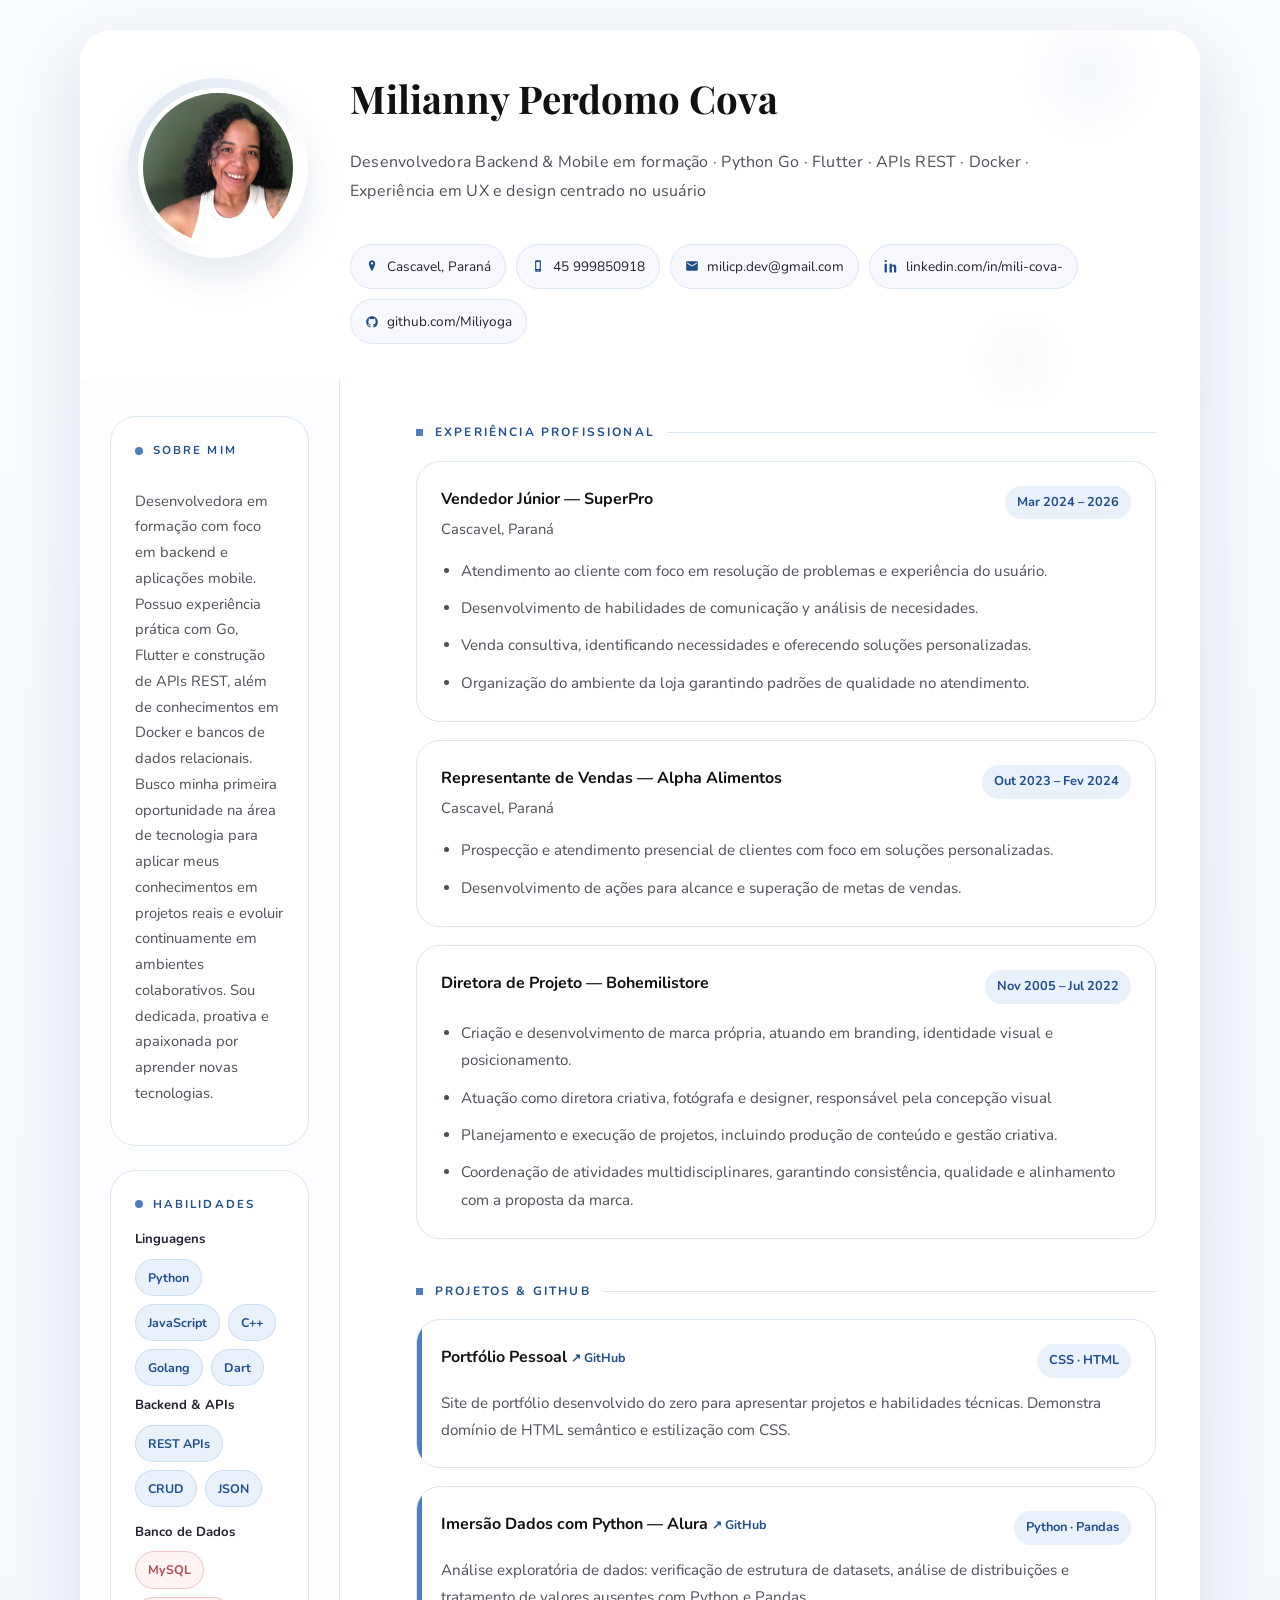
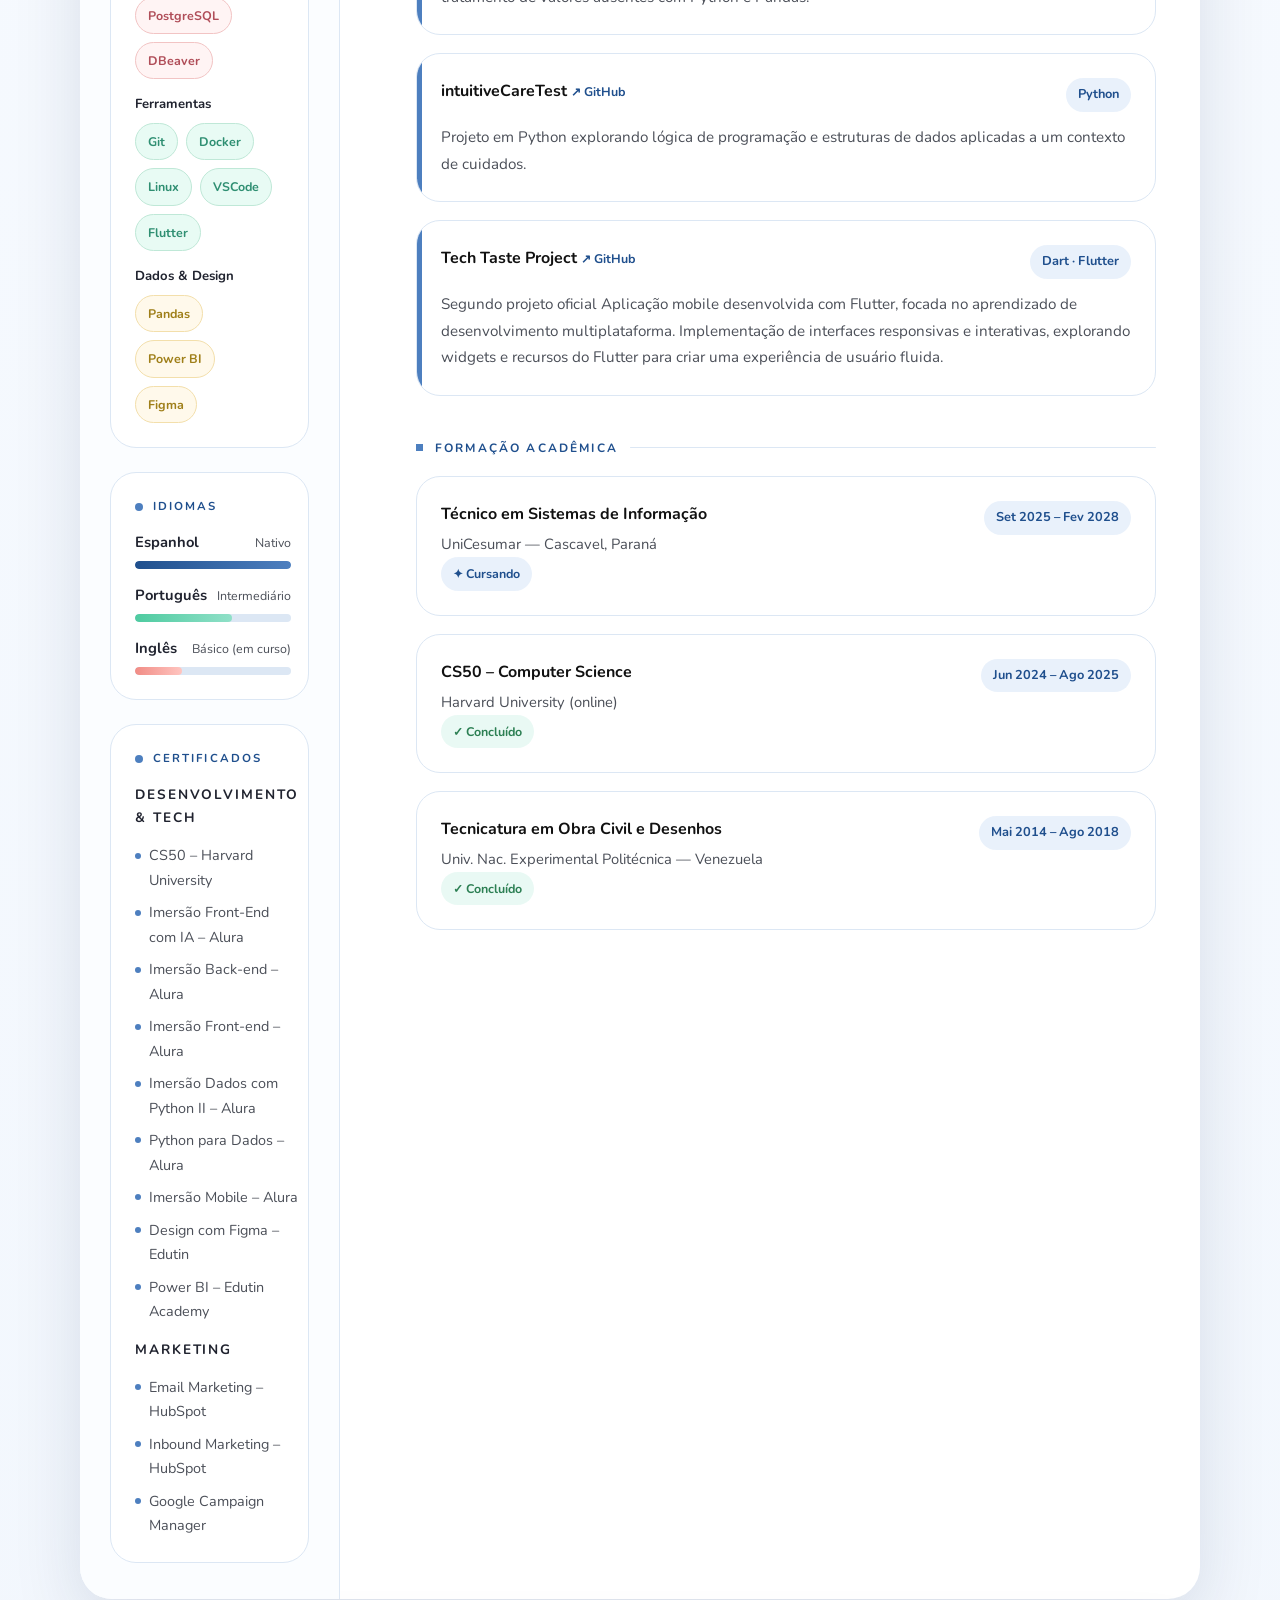
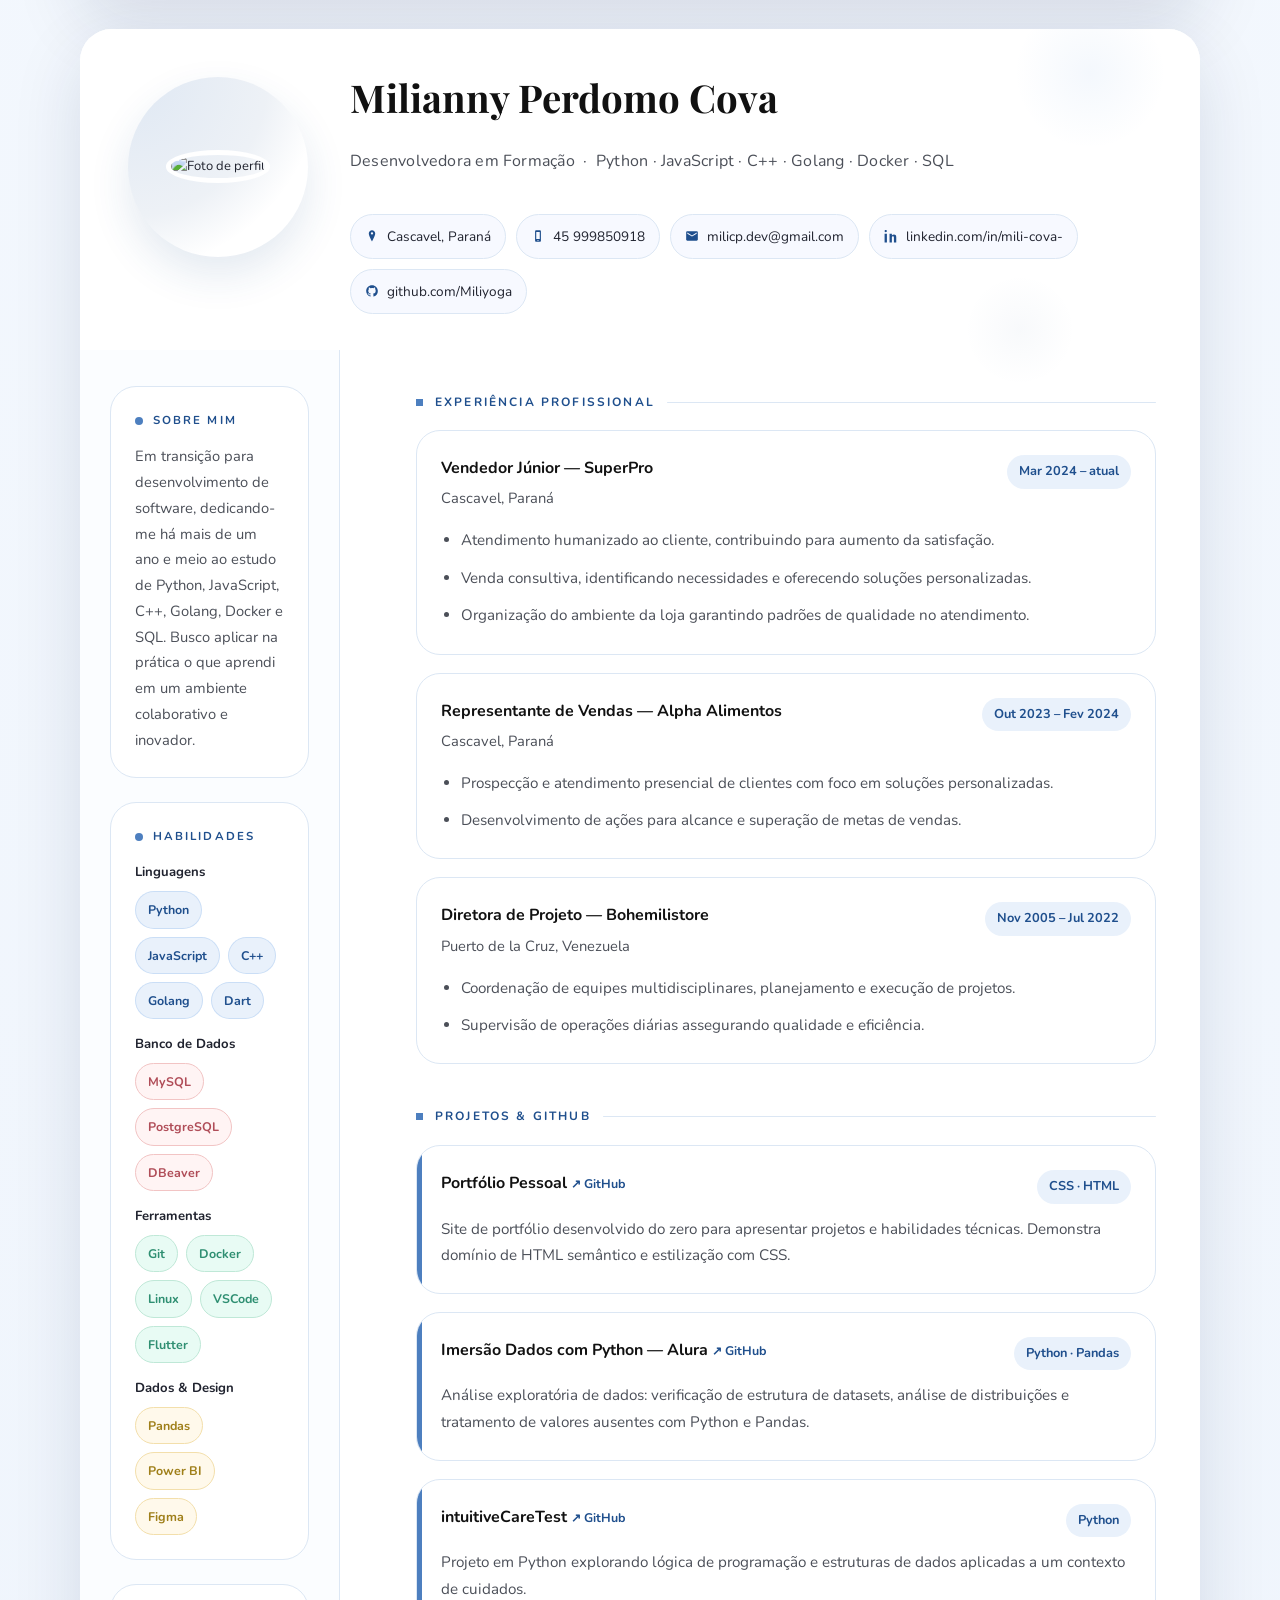
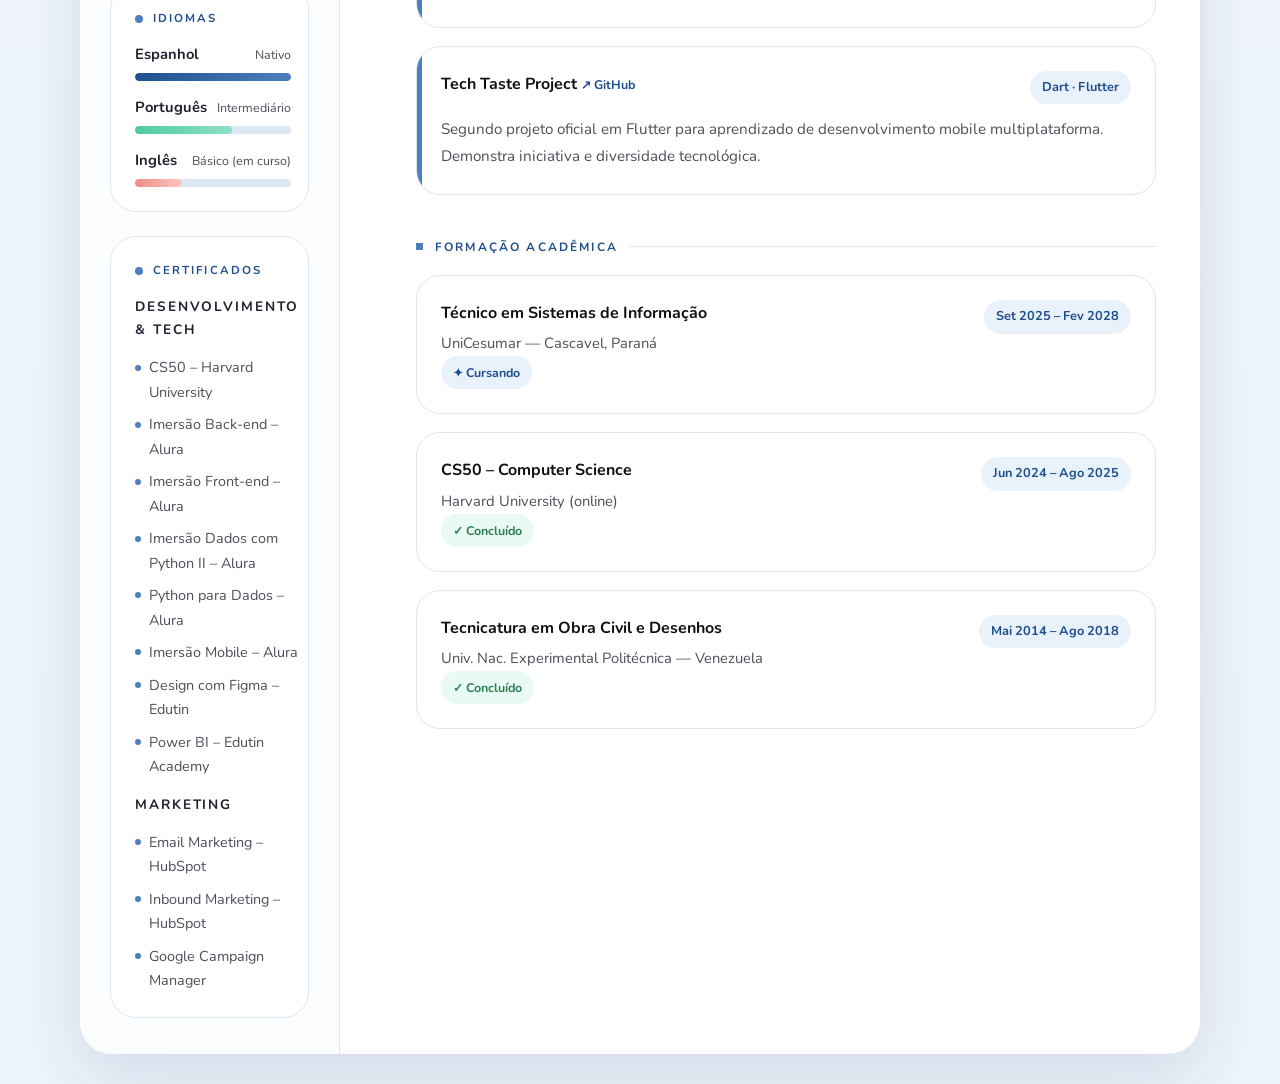
==== commit ea381677: "merge: une cambios locales con repositorio remoto" ====
--- a/index.html
+++ b/index.html
@@ -3,6 +3,7 @@
 <head>
   <meta charset="UTF-8"/>
   <meta name="viewport" content="width=device-width, initial-scale=1.0"/>
+  
   <title>Currículo – Milianny Perdomo Cova</title>
   <link rel="stylesheet" href="styles.css" />
     
@@ -306,3 +307,292 @@
 </div><!-- /page -->
 </body>
 </html>
+<!DOCTYPE html>
+<html lang="pt-BR">
+<head>
+  <meta charset="UTF-8"/>
+  <meta name="viewport" content="width=device-width, initial-scale=1.0"/>
+  <title>Currículo – Milianny Perdomo Cova</title>
+  <link rel="stylesheet" href="styles.css" />
+    
+  <link href="https://fonts.googleapis.com/css2?family=Playfair+Display:wght@400;600&family=Nunito:wght@300;400;500;600;700&display=swap" rel="stylesheet"/>
+</head>
+<body>
+<div class="page">
+
+  <!-- ══════ SECCION DETOP HEADER ══════ -->
+  <header class="top-header">
+    <div class="photo-ring">
+      <!-- SECCION DE FOTO DE PERFIL -->
+      <section class="photo-section">
+                <div class="photo-wrapper">
+                    <img src="assets/perfil.png" alt="Foto de perfil" class="profile-photo"/>
+                </div>
+            </section>
+    </div>
+    <div class="header-info">
+      <h1>Milianny Perdomo Cova</h1>
+      <p class="headline">Desenvolvedora em Formação &nbsp;·&nbsp; Python · JavaScript · C++ · Golang · Docker · SQL</p>
+      <div class="contact-chips">
+        <span class="chip">
+          <svg viewBox="0 0 24 24"><path d="M12 2C8.96 2 6.5 4.46 6.5 7.5c0 3.94 5.5 13.5 5.5 13.5s5.5-9.56 5.5-13.5C17.5 4.46 15.04 2 12 2zm0 7.5a2 2 0 1 1 0-4 2 2 0 0 1 0 4z"/></svg>
+          Cascavel, Paraná
+        </span>
+        <span class="chip">
+          <svg viewBox="0 0 24 24"><path d="M15 2H9C7.9 2 7 2.9 7 4v16c0 1.1.9 2 2 2h6c1.1 0 2-.9 2-2V4c0-1.1-.9-2-2-2zm-2 18h-2v-1h2v1zm2-3H9V5h6v12z"/></svg>
+          45 999850918
+        </span>
+        <span class="chip">
+          <svg viewBox="0 0 24 24"><path d="M20 4H4c-1.1 0-2 .9-2 2v12c0 1.1.9 2 2 2h16c1.1 0 2-.9 2-2V6c0-1.1-.9-2-2-2zm0 4-8 5-8-5V6l8 5 8-5v2z"/></svg>
+          milicp.dev@gmail.com
+        </span>
+        <a class="chip" href="https://www.linkedin.com/in/mili-cova-/" target="_blank">
+          <svg viewBox="0 0 24 24"><path d="M4.98 3.5C4.98 4.6 4.09 5.5 2.98 5.5S.98 4.6.98 3.5 1.88 1.5 2.98 1.5s2 .9 2 2zM5 8H1v15h4V8zm8.5 0H9.5v15h4v-8.5c0-2.75 3.5-3 3.5 0V23H21V13.5c0-5-5.5-4.8-7.5-2.42V8z"/></svg>
+          linkedin.com/in/mili-cova-
+        </a>
+        <a class="chip" href="https://github.com/Miliyoga" target="_blank">
+          <svg viewBox="0 0 24 24"><path d="M12 2C6.48 2 2 6.48 2 12c0 4.42 2.87 8.17 6.84 9.49.5.09.66-.22.66-.48v-1.7c-2.78.6-3.37-1.34-3.37-1.34-.45-1.16-1.1-1.47-1.1-1.47-.9-.62.07-.6.07-.6 1 .07 1.52 1.02 1.52 1.02.89 1.52 2.33 1.08 2.9.83.09-.65.35-1.08.63-1.33-2.22-.25-4.55-1.11-4.55-4.94 0-1.09.39-1.98 1.02-2.68-.1-.25-.44-1.27.1-2.64 0 0 .83-.27 2.73 1.02A9.5 9.5 0 0 1 12 6.8c.84 0 1.69.11 2.48.33 1.9-1.29 2.73-1.02 2.73-1.02.54 1.37.2 2.39.1 2.64.63.7 1.02 1.59 1.02 2.68 0 3.84-2.34 4.69-4.57 4.94.36.31.68.92.68 1.85v2.74c0 .27.16.58.67.48A10.01 10.01 0 0 0 22 12c0-5.52-4.48-10-10-10z"/></svg>
+          github.com/Miliyoga
+        </a>
+      </div>
+    </div>
+  </header>
+
+  <!-- ══════ SECCION DE BODY ══════ -->
+  <div class="body-grid">
+
+    <!-- ── SECCION DE SIDEBAR ── -->
+    <aside class="sidebar">
+
+      <!-- SECCION DE RESUMO -->
+      <div class="sb-block">
+        <div class="sb-title"><span class="dot"></span>Sobre mim</div>
+        <p>Em transição para desenvolvimento de software, dedicando-me há mais de um ano e meio ao estudo de Python, JavaScript, C++, Golang, Docker e SQL. Busco aplicar na prática o que aprendi em um ambiente colaborativo e inovador.</p>
+      </div>
+
+      <!-- SECCION DE HABILIDADES -->
+      <div class="sb-block">
+        <div class="sb-title"><span class="dot"></span>Habilidades</div>
+        <div class="skill-cat">
+          <div class="skill-cat-name">Linguagens</div>
+          <div class="tags">
+            <span class="tag tag-blue">Python</span>
+            <span class="tag tag-blue">JavaScript</span>
+            <span class="tag tag-blue">C++</span>
+            <span class="tag tag-blue">Golang</span>
+            <span class="tag tag-blue">Dart</span>
+          </div>
+        </div>
+        <div class="skill-cat">
+          <div class="skill-cat-name">Banco de Dados</div>
+          <div class="tags">
+            <span class="tag tag-coral">MySQL</span>
+            <span class="tag tag-coral">PostgreSQL</span>
+            <span class="tag tag-coral">DBeaver</span>
+          </div>
+        </div>
+        <div class="skill-cat">
+          <div class="skill-cat-name">Ferramentas</div>
+          <div class="tags">
+            <span class="tag tag-mint">Git</span>
+            <span class="tag tag-mint">Docker</span>
+            <span class="tag tag-mint">Linux</span>
+            <span class="tag tag-mint">VSCode</span>
+            <span class="tag tag-mint">Flutter</span>
+          </div>
+        </div>
+        <div class="skill-cat">
+          <div class="skill-cat-name">Dados & Design</div>
+          <div class="tags">
+            <span class="tag tag-gold">Pandas</span>
+            <span class="tag tag-gold">Power BI</span>
+            <span class="tag tag-gold">Figma</span>
+          </div>
+        </div>
+      </div>
+
+      <!-- SECCION DE IDIOMAS -->  
+      <div class="sb-block">
+        <div class="sb-title"><span class="dot"></span>Idiomas</div>
+        <div class="lang-item">
+          <div class="lang-row"><span class="lang-name">Espanhol</span><span class="lang-lvl">Nativo</span></div>
+          <div class="lang-bar"><div class="lang-fill fill-blue" style="width:100%"></div></div>
+        </div>
+        <div class="lang-item">
+          <div class="lang-row"><span class="lang-name">Português</span><span class="lang-lvl">Intermediário</span></div>
+          <div class="lang-bar"><div class="lang-fill fill-mint" style="width:62%"></div></div>
+        </div>
+        <div class="lang-item">
+          <div class="lang-row"><span class="lang-name">Inglês</span><span class="lang-lvl">Básico (em curso)</span></div>
+          <div class="lang-bar"><div class="lang-fill fill-coral" style="width:30%"></div></div>
+        </div>
+      </div>
+
+      <!-- AQUI ESTA LA SECCION DE CERTIFICADOS-->
+      <div class="sb-block">
+        <div class="sb-title"><span class="dot"></span>Certificados</div>
+        <div class="cert-cat">Desenvolvimento & Tech</div>
+        <ul class="cert-list">
+          <li>CS50 – Harvard University</li>
+          <li>Imersão Back-end – Alura</li>
+          <li>Imersão Front-end – Alura</li>
+          <li>Imersão Dados com Python II – Alura</li>
+          <li>Python para Dados – Alura</li>
+          <li>Imersão Mobile – Alura</li>
+          <li>Design com Figma – Edutin</li>
+          <li>Power BI – Edutin Academy</li>
+        </ul>
+        <div class="cert-cat">Marketing</div>
+        <ul class="cert-list">
+          <li>Email Marketing – HubSpot</li>
+          <li>Inbound Marketing – HubSpot</li>
+          <li>Google Campaign Manager</li>
+        </ul>
+      </div>
+
+    </aside>
+
+    <!-- ── MAIN ── -->
+    <main class="main">
+
+      <!-- SECCION DE EXPERIÊNCIA -->
+      <section>
+        <div class="sec-title"><span class="dot"></span>Experiência Profissional</div>
+
+        <div class="entry">
+          <div class="entry-head">
+            <div>
+              <div class="entry-title">Vendedor Júnior — SuperPro</div>
+              <div class="entry-sub">Cascavel, Paraná</div>
+            </div>
+            <span class="entry-period">Mar 2024 – atual</span>
+          </div>
+          <ul>
+            <li>Atendimento humanizado ao cliente, contribuindo para aumento da satisfação.</li>
+            <li>Venda consultiva, identificando necessidades e oferecendo soluções personalizadas.</li>
+            <li>Organização do ambiente da loja garantindo padrões de qualidade no atendimento.</li>
+          </ul>
+        </div>
+
+        <div class="entry">
+          <div class="entry-head">
+            <div>
+              <div class="entry-title">Representante de Vendas — Alpha Alimentos</div>
+              <div class="entry-sub">Cascavel, Paraná</div>
+            </div>
+            <span class="entry-period">Out 2023 – Fev 2024</span>
+          </div>
+          <ul>
+            <li>Prospecção e atendimento presencial de clientes com foco em soluções personalizadas.</li>
+            <li>Desenvolvimento de ações para alcance e superação de metas de vendas.</li>
+          </ul>
+        </div>
+
+        <div class="entry">
+          <div class="entry-head">
+            <div>
+              <div class="entry-title">Diretora de Projeto — Bohemilistore</div>
+              <div class="entry-sub">Puerto de la Cruz, Venezuela</div>
+            </div>
+            <span class="entry-period">Nov 2005 – Jul 2022</span>
+          </div>
+          <ul>
+            <li>Coordenação de equipes multidisciplinares, planejamento e execução de projetos.</li>
+            <li>Supervisão de operações diárias assegurando qualidade e eficiência.</li>
+          </ul>
+        </div>
+      </section>
+
+      <!-- SECCION DE PROJETOS -->
+      <section>
+        <div class="sec-title"><span class="dot"></span>Projetos & GitHub</div>
+
+        <div class="proj-card">
+          <div class="proj-head">
+            <div class="proj-name">
+              Portfólio Pessoal
+              <a class="proj-link" href="https://github.com/Miliyoga/Portafolio_Milianny" target="_blank">↗ GitHub</a>
+            </div>
+            <span class="proj-lang">CSS · HTML</span>
+          </div>
+          <p class="proj-desc">Site de portfólio desenvolvido do zero para apresentar projetos e habilidades técnicas. Demonstra domínio de HTML semântico e estilização com CSS.</p>
+        </div>
+
+        <div class="proj-card">
+          <div class="proj-head">
+            <div class="proj-name">
+              Imersão Dados com Python — Alura
+              <a class="proj-link" href="https://github.com/Miliyoga/Imers-o-Dados-com-Python-da-Alura-" target="_blank">↗ GitHub</a>
+            </div>
+            <span class="proj-lang">Python · Pandas</span>
+          </div>
+          <p class="proj-desc">Análise exploratória de dados: verificação de estrutura de datasets, análise de distribuições e tratamento de valores ausentes com Python e Pandas.</p>
+        </div>
+
+        <div class="proj-card">
+          <div class="proj-head">
+            <div class="proj-name">
+              intuitiveCareTest
+              <a class="proj-link" href="https://github.com/Miliyoga/intuitiveCareTest" target="_blank">↗ GitHub</a>
+            </div>
+            <span class="proj-lang">Python</span>
+          </div>
+          <p class="proj-desc">Projeto em Python explorando lógica de programação e estruturas de dados aplicadas a um contexto de cuidados.</p>
+        </div>
+
+        <div class="proj-card">
+          <div class="proj-head">
+            <div class="proj-name">
+              Tech Taste Project
+              <a class="proj-link" href="https://github.com/Miliyoga/Tech-Taste-Project-" target="_blank">↗ GitHub</a>
+            </div>
+            <span class="proj-lang">Dart · Flutter</span>
+          </div>
+          <p class="proj-desc">Segundo projeto oficial em Flutter para aprendizado de desenvolvimento mobile multiplataforma. Demonstra iniciativa e diversidade tecnológica.</p>
+        </div>
+      </section>
+
+      <!-- SECCION DE FORMAÇÃO -->
+      <section>
+        <div class="sec-title"><span class="dot"></span>Formação Acadêmica</div>
+
+        <div class="edu-entry">
+          <div class="edu-head">
+            <div>
+              <div class="edu-title">Técnico em Sistemas de Informação</div>
+              <div class="edu-inst">UniCesumar — Cascavel, Paraná</div>
+              <span class="badge badge-cur">✦ Cursando</span>
+            </div>
+            <span class="edu-period">Set 2025 – Fev 2028</span>
+          </div>
+        </div>
+
+        <div class="edu-entry">
+          <div class="edu-head">
+            <div>
+              <div class="edu-title">CS50 – Computer Science</div>
+              <div class="edu-inst">Harvard University (online)</div>
+              <span class="badge badge-done">✓ Concluído</span>
+            </div>
+            <span class="edu-period">Jun 2024 – Ago 2025</span>
+          </div>
+        </div>
+
+        <div class="edu-entry">
+          <div class="edu-head">
+            <div>
+              <div class="edu-title">Tecnicatura em Obra Civil e Desenhos</div>
+              <div class="edu-inst">Univ. Nac. Experimental Politécnica — Venezuela</div>
+              <span class="badge badge-done">✓ Concluído</span>
+            </div>
+            <span class="edu-period">Mai 2014 – Ago 2018</span>
+          </div>
+        </div>
+
+      </section>
+
+    </main>
+  </div><!-- /body-grid -->
+</div><!-- /page -->
+</body>
+</html>
